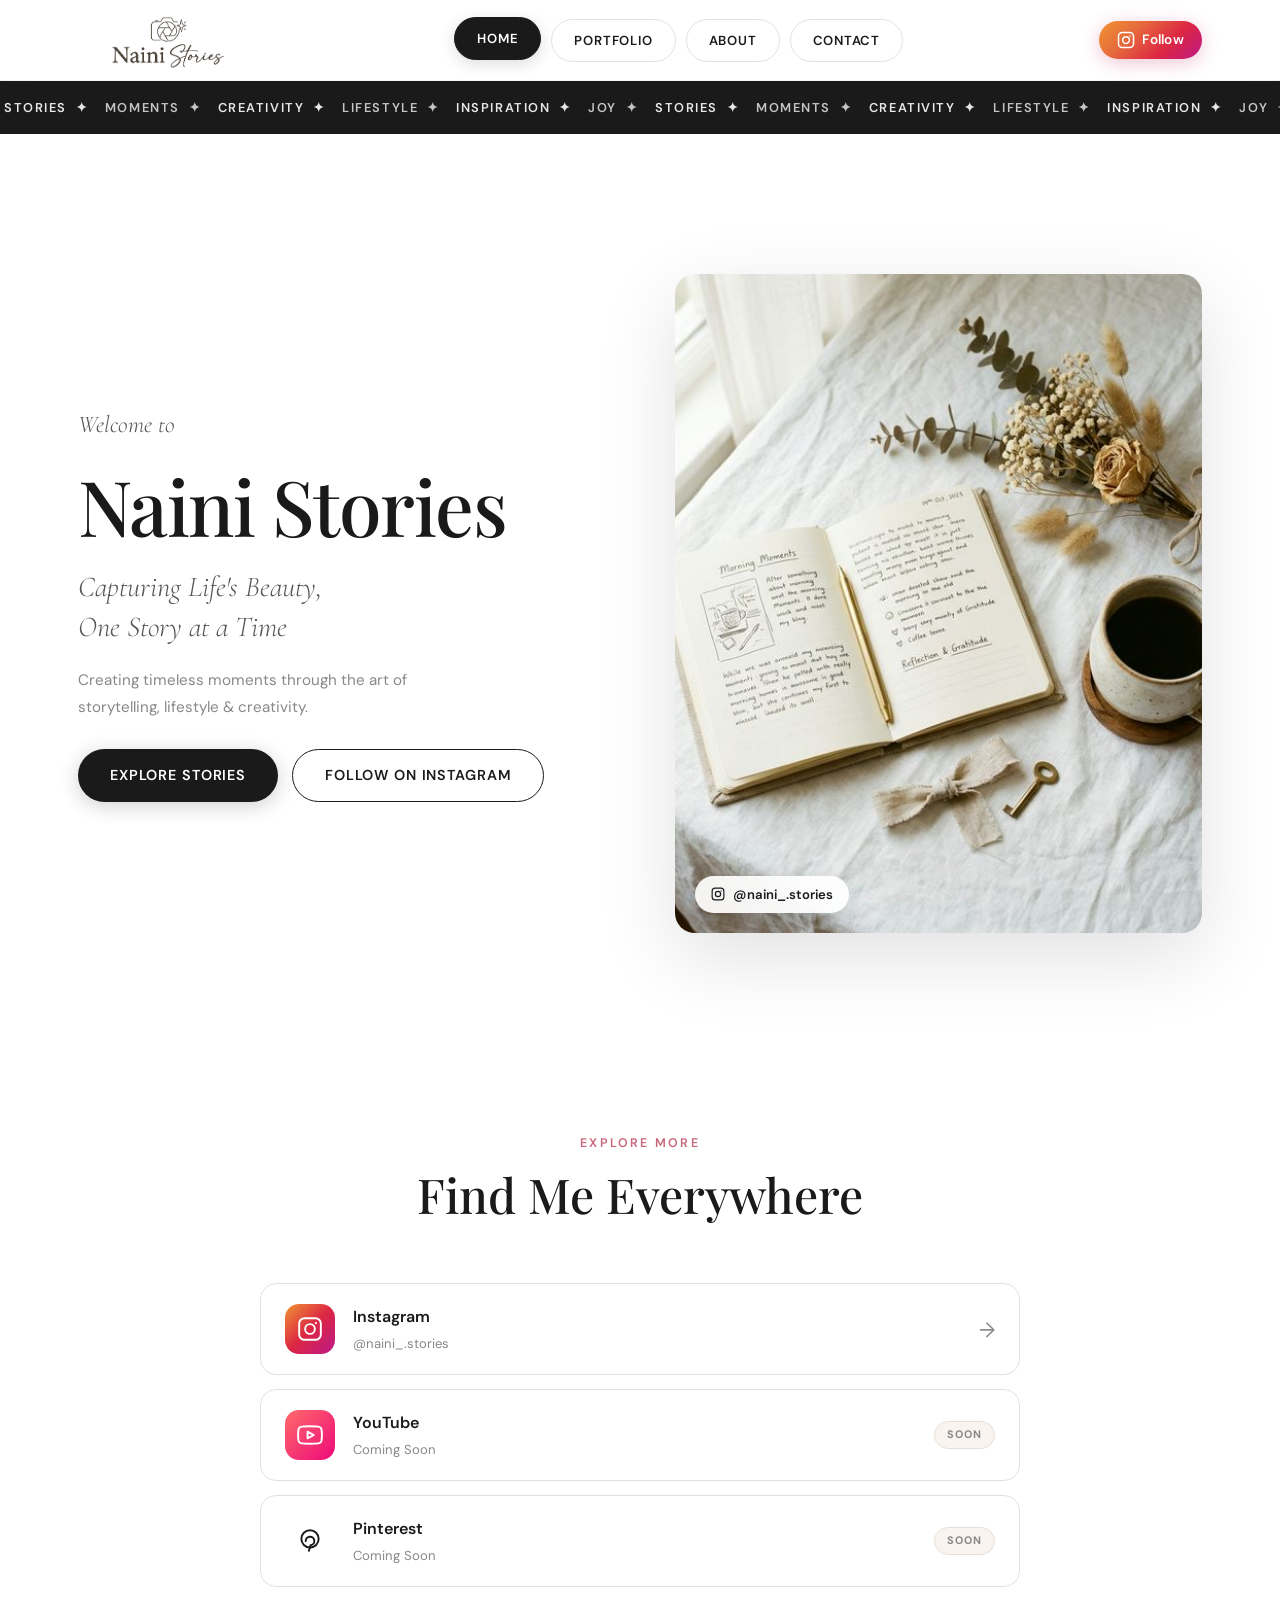
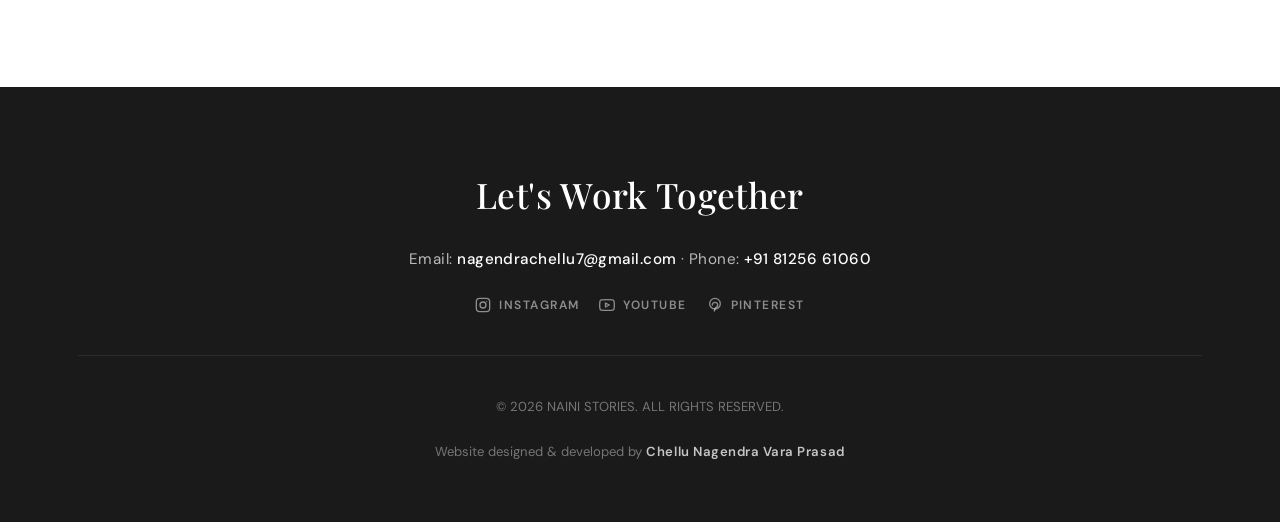
==== index.html @ 04ef29c2 "Initial commit: Professional portfolio setup" ====
<!DOCTYPE html>
<html lang="en">

<head>
  <meta charset="UTF-8" />
  <meta name="viewport" content="width=device-width, initial-scale=1.0" />
  <meta name="description"
    content="Naini Stories – Sharing Stories, Moments & Creativity. A lifestyle content creator bringing you beautiful moments, stories, and creative inspiration." />
  <meta name="keywords" content="Naini Stories, lifestyle, Instagram, creativity, stories, moments, content creator" />
  <meta property="og:title" content="Naini Stories" />
  <meta property="og:description" content="Sharing Stories, Moments & Creativity" />
  <meta property="og:image" content="hero.png" />
  <meta property="og:type" content="website" />
  <title>Naini Stories</title>

  <!-- Google Fonts: Playfair Display (serif) + DM Sans (sans) -->
  <link rel="preconnect" href="https://fonts.googleapis.com" />
  <link rel="preconnect" href="https://fonts.gstatic.com" crossorigin />
  <link
    href="https://fonts.googleapis.com/css2?family=Playfair+Display:ital,wght@0,400;0,500;0,600;0,700;1,400;1,500&family=DM+Sans:wght@300;400;500;600&family=Cormorant+Garamond:ital,wght@0,300;0,400;1,300;1,400&display=swap"
    rel="stylesheet" />

  <link rel="stylesheet" href="style.css" />
</head>

<body>

  <!-- ═══════════════════════════════════════════
       LOADER
  ══════════════════════════════════════════════ -->
  <div id="loader" role="status" aria-label="Loading Naini Stories">
    <div class="loader-inner">
      <img src="logo.png" alt="Naini Stories logo" class="loader-logo" />
      <div class="loader-bar">
        <div class="loader-progress"></div>
      </div>
    </div>
  </div>

  <!-- ═══════════════════════════════════════════
       NAVIGATION
  ══════════════════════════════════════════════ -->
  <header id="site-header" role="banner">
    <nav class="nav-wrap" aria-label="Main navigation">
      <!-- Logo -->
      <a href="index.html" class="nav-logo" id="nav-logo" aria-label="Naini Stories Home">
        <img src="logo.png" alt="Naini Stories logo" class="nav-logo-img" onerror="this.style.display='none'" />
      </a>

      <!-- Desktop nav links -->
      <ul class="nav-links" id="nav-links" role="list">
        <li><a href="index.html" class="nav-link active" id="nav-home">Home</a></li>
        <li><a href="portfolio.html" class="nav-link" id="nav-portfolio">Portfolio</a></li>
        <li><a href="about.html" class="nav-link" id="nav-about">About</a></li>
        <li><a href="contact.html" class="nav-link" id="nav-contact">Contact</a></li>
      </ul>

      <!-- Right actions -->
      <div class="nav-actions">
        <a href="https://www.instagram.com/naini_.stories?igsh=b200Y3k2dm5yeWFx" target="_blank"
          rel="noopener noreferrer" class="nav-instagram" id="nav-instagram-btn" aria-label="Follow on Instagram">
          <svg width="18" height="18" viewBox="0 0 24 24" fill="none" stroke="currentColor" stroke-width="2"
            stroke-linecap="round" stroke-linejoin="round" aria-hidden="true">
            <rect x="2" y="2" width="20" height="20" rx="5" ry="5" />
            <circle cx="12" cy="12" r="4.5" />
            <circle cx="17.5" cy="6.5" r="1" fill="currentColor" stroke="none" />
          </svg>
          <span>Follow</span>
        </a>

        <!-- Hamburger -->
        <button class="hamburger" id="hamburger" aria-label="Toggle menu" aria-expanded="false"
          aria-controls="mobile-menu">
          <span class="ham-line"></span>
          <span class="ham-line"></span>
          <span class="ham-line"></span>
        </button>
      </div>
    </nav>

    <!-- Mobile Menu -->
    <div class="mobile-menu" id="mobile-menu" role="dialog" aria-label="Mobile navigation">
      <ul role="list">
        <li><a href="index.html" class="mob-link" id="mob-home">Home</a></li>
        <li><a href="portfolio.html" class="mob-link" id="mob-portfolio">Portfolio</a></li>
        <li><a href="about.html" class="mob-link" id="mob-about">About</a></li>
        <li><a href="contact.html" class="mob-link" id="mob-contact">Contact</a></li>
      </ul>
      <a href="https://www.instagram.com/naini_.stories?igsh=b200Y3k2dm5yeWFx" target="_blank" rel="noopener noreferrer"
        class="mob-instagram" id="mob-instagram-btn">Follow on Instagram</a>
    </div>
  </header>

  <!-- ═══════════════════════════════════════════
       MARQUEE STRIP
  ══════════════════════════════════════════════ -->
  <div class="marquee-strip" aria-hidden="true">
    <div class="marquee-track">
      <span>Stories &nbsp;✦&nbsp;</span>
      <span>Moments &nbsp;✦&nbsp;</span>
      <span>Creativity &nbsp;✦&nbsp;</span>
      <span>Lifestyle &nbsp;✦&nbsp;</span>
      <span>Inspiration &nbsp;✦&nbsp;</span>
      <span>Joy &nbsp;✦&nbsp;</span>
      <span>Stories &nbsp;✦&nbsp;</span>
      <span>Moments &nbsp;✦&nbsp;</span>
      <span>Creativity &nbsp;✦&nbsp;</span>
      <span>Lifestyle &nbsp;✦&nbsp;</span>
      <span>Inspiration &nbsp;✦&nbsp;</span>
      <span>Joy &nbsp;✦&nbsp;</span>
    </div>
  </div>

  <!-- ═══════════════════════════════════════════
       HERO SECTION
  ══════════════════════════════════════════════ -->
  <section id="home" class="hero" aria-label="Hero section">
    <div class="hero-text reveal">
      <p class="hero-eyebrow">Welcome to</p>
      <h1 class="hero-title">Naini Stories</h1>
      <p class="hero-subtitle">Capturing Life's Beauty,<br />One Story at a Time</p>
      <p class="hero-desc">Creating timeless moments through the art of storytelling, lifestyle &amp; creativity.</p>
      <div class="hero-ctas">
        <a href="portfolio.html" class="btn btn-dark" id="hero-explore-btn">Explore Stories</a>
        <a href="https://www.instagram.com/naini_.stories?igsh=b200Y3k2dm5yeWFx" target="_blank"
          rel="noopener noreferrer" class="btn btn-outline" id="hero-instagram-btn">Follow on Instagram</a>
      </div>
    </div>

    <div class="hero-image-wrap reveal delay-1">
      <div class="hero-image-frame">
        <img src="image0.png" alt="Naini Stories – lifestyle photography" class="hero-img" id="hero-main-img"
          loading="eager"
          onerror="this.src='https://images.unsplash.com/photo-1519741347686-c1e331fcb54a?w=900&q=85&auto=format&fit=crop';this.onerror=null;" />
        <div class="hero-image-badge">
          <svg width="14" height="14" viewBox="0 0 24 24" fill="none" stroke="currentColor" stroke-width="2"
            stroke-linecap="round" stroke-linejoin="round" aria-hidden="true">
            <rect x="2" y="2" width="20" height="20" rx="5" ry="5" />
            <circle cx="12" cy="12" r="4.5" />
            <circle cx="17.5" cy="6.5" r="1" fill="currentColor" stroke="none" />
          </svg>
          @naini_.stories
        </div>
      </div>
    </div>
  </section>

  <!-- ═══════════════════════════════════════════
       LINKS SECTION
  ══════════════════════════════════════════════ -->
  <section class="section links-section" aria-labelledby="links-heading">
    <div class="section-header reveal">
      <p class="section-eyebrow">Explore More</p>
      <h2 class="section-title" id="links-heading">Find Me Everywhere</h2>
    </div>

    <div class="links-grid reveal delay-1">

      <a href="https://www.instagram.com/naini_.stories?igsh=b200Y3k2dm5yeWFx" target="_blank" rel="noopener noreferrer"
        class="link-card link-card--instagram" id="link-instagram">
        <div class="link-card-icon">
          <svg width="26" height="26" viewBox="0 0 24 24" fill="none" stroke="currentColor" stroke-width="1.8"
            stroke-linecap="round" stroke-linejoin="round" aria-hidden="true">
            <rect x="2" y="2" width="20" height="20" rx="5" ry="5" />
            <circle cx="12" cy="12" r="4.5" />
            <circle cx="17.5" cy="6.5" r="1" fill="currentColor" stroke="none" />
          </svg>
        </div>
        <div class="link-card-text">
          <strong>Instagram</strong>
          <span>@naini_.stories</span>
        </div>
        <span class="link-card-arrow">→</span>
      </a>

      <a href="#" class="link-card link-card--youtube" id="link-youtube">
        <div class="link-card-icon">
          <svg width="26" height="26" viewBox="0 0 24 24" fill="none" stroke="currentColor" stroke-width="1.8"
            stroke-linecap="round" stroke-linejoin="round" aria-hidden="true">
            <path
              d="M22.54 6.42a2.78 2.78 0 0 0-1.95-1.96C18.88 4 12 4 12 4s-6.88 0-8.59.46A2.78 2.78 0 0 0 1.46 6.42 29 29 0 0 0 1 12a29 29 0 0 0 .46 5.58 2.78 2.78 0 0 0 1.95 1.96C5.12 20 12 20 12 20s6.88 0 8.59-.46a2.78 2.78 0 0 0 1.95-1.96A29 29 0 0 0 23 12a29 29 0 0 0-.46-5.58z" />
            <polygon points="9.75 15.02 15.5 12 9.75 8.98 9.75 15.02" />
          </svg>
        </div>
        <div class="link-card-text">
          <strong>YouTube</strong>
          <span>Coming Soon</span>
        </div>
        <span class="link-card-badge">Soon</span>
      </a>

      <a href="#" class="link-card link-card--pinterest" id="link-pinterest">
        <div class="link-card-icon">
          <svg width="26" height="26" viewBox="0 0 24 24" fill="none" stroke="currentColor" stroke-width="1.8"
            stroke-linecap="round" stroke-linejoin="round" aria-hidden="true">
            <path d="M8 12a4 4 0 1 1 4.5 3.97L11 21" />
            <circle cx="12" cy="10" r="8" />
          </svg>
        </div>
        <div class="link-card-text">
          <strong>Pinterest</strong>
          <span>Coming Soon</span>
        </div>
        <span class="link-card-badge">Soon</span>
      </a>

    </div>
  </section>

  <!-- ═══════════════════════════════════════════
       FOOTER
  ══════════════════════════════════════════════ -->
  <footer class="site-footer" id="footer" role="contentinfo">
    <div class="footer-inner">
      <!-- Heading -->
      <h2 class="footer-heading">Let's Work Together</h2>

      <!-- Contact info -->
      <p class="footer-contact-info">
        Email: <a href="mailto:nagendrachellu7@gmail.com">nagendrachellu7@gmail.com</a>
        <span class="footer-dot">·</span>
        Phone: <a href="tel:+918125661060">+91 81256 61060</a>
      </p>

      <!-- Social icons row -->
      <div class="footer-socials">
        <a href="https://www.instagram.com/naini_.stories?igsh=b200Y3k2dm5yeWFx" target="_blank"
          rel="noopener noreferrer" class="footer-social-link" id="footer-instagram" aria-label="Instagram">
          <svg width="16" height="16" viewBox="0 0 24 24" fill="none" stroke="currentColor" stroke-width="2"
            stroke-linecap="round" stroke-linejoin="round" aria-hidden="true">
            <rect x="2" y="2" width="20" height="20" rx="5" ry="5" />
            <circle cx="12" cy="12" r="4.5" />
            <circle cx="17.5" cy="6.5" r="1" fill="currentColor" stroke="none" />
          </svg>
          <span>INSTAGRAM</span>
        </a>
        <a href="#" class="footer-social-link" id="footer-youtube" aria-label="YouTube">
          <svg width="16" height="16" viewBox="0 0 24 24" fill="none" stroke="currentColor" stroke-width="2"
            stroke-linecap="round" stroke-linejoin="round" aria-hidden="true">
            <path
              d="M22.54 6.42a2.78 2.78 0 0 0-1.95-1.96C18.88 4 12 4 12 4s-6.88 0-8.59.46A2.78 2.78 0 0 0 1.46 6.42 29 29 0 0 0 1 12a29 29 0 0 0 .46 5.58 2.78 2.78 0 0 0 1.95 1.96C5.12 20 12 20 12 20s6.88 0 8.59-.46a2.78 2.78 0 0 0 1.95-1.96A29 29 0 0 0 23 12a29 29 0 0 0-.46-5.58z" />
            <polygon points="9.75 15.02 15.5 12 9.75 8.98 9.75 15.02" />
          </svg>
          <span>YOUTUBE</span>
        </a>
        <a href="#" class="footer-social-link" id="footer-pinterest" aria-label="Pinterest">
          <svg width="16" height="16" viewBox="0 0 24 24" fill="none" stroke="currentColor" stroke-width="2"
            stroke-linecap="round" stroke-linejoin="round" aria-hidden="true">
            <path d="M8 12a4 4 0 1 1 4.5 3.97L11 21" />
            <circle cx="12" cy="10" r="8" />
          </svg>
          <span>PINTEREST</span>
        </a>
      </div>

      <div class="footer-divider" role="separator"></div>

      <!-- Copyright -->
      <p class="footer-copy">© 2026 NAINI STORIES. ALL RIGHTS RESERVED.</p>

      <!-- Credit -->
      <p class="footer-credit">
        Website designed &amp; developed by <strong>Chellu Nagendra Vara Prasad</strong>
      </p>
    </div>
  </footer>

  <!-- Back to top -->
  <button class="back-to-top" id="back-to-top" aria-label="Back to top" title="Back to top">↑</button>

  <script src="script.js"></script>
</body>

</html>
---- style.css ----
/* ============================================================
   NAINI STORIES – style.css
   Design: Clean, Elegant, Serif Typography, Professional
   ============================================================ */

/* ── RESET ──────────────────────────────────────────────────── */
*, *::before, *::after { box-sizing: border-box; margin: 0; padding: 0; }
html { scroll-behavior: smooth; font-size: 16px; }
body {
  font-family: 'DM Sans', sans-serif;
  background: #fff;
  color: #1a1a1a;
  overflow-x: hidden;
  line-height: 1.6;
}
a { text-decoration: none; color: inherit; }
img { display: block; max-width: 100%; height: auto; }
button { font-family: inherit; cursor: pointer; border: none; background: none; }
ul { list-style: none; }

/* ── SCROLLBAR ──────────────────────────────────────────────── */
::-webkit-scrollbar { width: 5px; }
::-webkit-scrollbar-track { background: #f9f4f0; }
::-webkit-scrollbar-thumb { background: #d4b8a8; border-radius: 99px; }

/* ── DESIGN TOKENS ──────────────────────────────────────────── */
:root {
  --sand:       #f9f4ef;
  --sand-dark:  #f0e8e0;
  --rose:       #c8667a;
  --rose-dark:  #a84f63;
  --rose-lt:    #f5dfe4;
  --gold:       #b8956a;
  --text:       #1a1a1a;
  --text-2:     #555;
  --text-3:     #888;
  --border:     #e8e0d8;
  --white:      #ffffff;

  --font-serif: 'Playfair Display', Georgia, serif;
  --font-italic:'Cormorant Garamond', Georgia, serif;
  --font-sans:  'DM Sans', sans-serif;

  --ease: cubic-bezier(0.25, 0.46, 0.45, 0.94);
  --ease-back: cubic-bezier(0.34, 1.56, 0.64, 1);
  --tr: 0.35s var(--ease);
}

/* ── LOADER ─────────────────────────────────────────────────── */
#loader {
  position: fixed;
  inset: 0;
  z-index: 9999;
  background: #fff;
  display: flex;
  align-items: center;
  justify-content: center;
  transition: opacity 0.7s var(--ease), visibility 0.7s;
}
#loader.hidden { opacity: 0; visibility: hidden; pointer-events: none; }

.loader-inner {
  display: flex;
  flex-direction: column;
  align-items: center;
  gap: 14px;
}

.loader-logo {
  width: 280px;
  height: 100px;
  object-fit: contain;
  object-position: center;
}
@keyframes loaderSpin { to { transform: rotate(360deg); } }

.loader-name {
  font-family: var(--font-serif);
  font-size: 1.4rem;
  font-weight: 600;
  color: var(--text);
  letter-spacing: 0.04em;
  opacity: 0;
  animation: fadeUp 0.6s 0.3s var(--ease) forwards;
}
@keyframes fadeUp { from { opacity:0; transform:translateY(10px); } to { opacity:1; transform:none; } }

.loader-bar {
  width: 120px;
  height: 2px;
  background: var(--border);
  border-radius: 99px;
  overflow: hidden;
}
.loader-progress {
  height: 100%;
  background: linear-gradient(to right, var(--rose), var(--gold));
  border-radius: 99px;
  animation: loadBar 1.1s 0.2s var(--ease) forwards;
}
@keyframes loadBar { from { width: 0; } to { width: 100%; } }

/* ── HEADER / NAV ───────────────────────────────────────────── */
#site-header {
  position: fixed;
  top: 0; left: 0; right: 0;
  z-index: 100;
  background: rgba(255,255,255,0.92);
  backdrop-filter: blur(14px);
  -webkit-backdrop-filter: blur(14px);
  border-bottom: 1px solid transparent;
  transition: border-color 0.3s, box-shadow 0.3s;
}
#site-header.scrolled {
  border-bottom-color: var(--border);
  box-shadow: 0 2px 24px rgba(0,0,0,0.06);
}

.nav-wrap {
  max-width: 1180px;
  margin: 0 auto;
  padding: 0 28px;
  height: 80px;
  display: flex;
  align-items: center;
  gap: 32px;
}

/* Logo */
.nav-logo {
  display: flex;
  align-items: center;
  gap: 10px;
  flex-shrink: 0;
}
.nav-logo-img {
  width: 180px;
  height: 56px;
  object-fit: contain;
  object-position: center;
}
.nav-logo-text {
  display: none; /* logo image already includes the brand name */
}

/* Desktop links */
.nav-links {
  display: flex;
  align-items: center;
  gap: 10px;
  flex: 1;
  justify-content: center;
}
.nav-link {
  font-size: 0.82rem;
  font-weight: 600;
  color: var(--text);
  padding: 10px 22px;
  border-radius: 99px;
  letter-spacing: 0.06em;
  text-transform: uppercase;
  transition: var(--tr), transform 0.25s var(--ease-back), box-shadow 0.3s;
  border: 1.5px solid var(--border);
  background: var(--white);
  display: inline-flex;
  align-items: center;
  justify-content: center;
}
.nav-link:hover, .nav-link.active {
  background: var(--text);
  color: var(--white);
  border-color: var(--text);
  transform: translateY(-2px);
  box-shadow: 0 4px 15px rgba(26,26,26,0.15);
}

/* Nav actions */
.nav-actions {
  display: flex;
  align-items: center;
  gap: 12px;
  flex-shrink: 0;
}

.nav-instagram {
  display: flex;
  align-items: center;
  gap: 7px;
  font-size: 0.85rem;
  font-weight: 600;
  color: var(--white);
  background: linear-gradient(135deg, #f09433, #e6683c, #dc2743, #bc1888);
  padding: 8px 18px;
  border-radius: 99px;
  transition: var(--tr), transform 0.25s var(--ease-back);
  box-shadow: 0 4px 18px rgba(200,50,100,0.28);
  letter-spacing: 0.02em;
}
.nav-instagram:hover { transform: translateY(-2px); box-shadow: 0 8px 28px rgba(200,50,100,0.38); }

/* Hamburger */
.hamburger {
  display: none;
  flex-direction: column;
  gap: 5px;
  padding: 6px;
  cursor: pointer;
}
.ham-line {
  display: block;
  width: 22px;
  height: 1.5px;
  background: var(--text);
  border-radius: 99px;
  transition: var(--tr);
  transform-origin: center;
}
.hamburger.open .ham-line:nth-child(1) { transform: translateY(6.5px) rotate(45deg); }
.hamburger.open .ham-line:nth-child(2) { opacity: 0; transform: scaleX(0); }
.hamburger.open .ham-line:nth-child(3) { transform: translateY(-6.5px) rotate(-45deg); }

/* Mobile Menu */
.mobile-menu {
  position: fixed;
  top: 80px; left: 0; right: 0; bottom: 0;
  background: rgba(255,255,255,0.98);
  backdrop-filter: blur(20px);
  -webkit-backdrop-filter: blur(20px);
  z-index: 99;
  display: flex;
  flex-direction: column;
  align-items: center;
  justify-content: center;
  gap: 12px;
  /* Hidden by default — properly invisible, non-interactive, off-screen */
  opacity: 0;
  visibility: hidden;
  pointer-events: none;
  transform: translateY(-20px);
  transition: opacity 0.38s var(--ease), visibility 0.38s, transform 0.38s var(--ease);
}
.mobile-menu.open {
  opacity: 1;
  visibility: visible;
  pointer-events: auto;
  transform: translateY(0);
}

.mob-link {
  font-family: var(--font-sans);
  font-size: 1.1rem;
  font-weight: 600;
  color: var(--text);
  letter-spacing: 0.05em;
  text-transform: uppercase;
  transition: var(--tr), transform 0.25s var(--ease-back), box-shadow 0.3s;
  padding: 14px 40px;
  border-radius: 99px;
  border: 1.5px solid var(--border);
  background: var(--white);
  display: inline-flex;
  min-width: 200px;
  align-items: center;
  justify-content: center;
}
.mob-link:hover {
  background: var(--text);
  color: var(--white);
  border-color: var(--text);
  transform: translateY(-2px);
  box-shadow: 0 4px 15px rgba(26,26,26,0.15);
}

.mob-instagram {
  margin-top: 24px;
  font-size: 0.9rem;
  font-weight: 600;
  color: var(--white);
  background: linear-gradient(135deg, #f09433, #dc2743, #bc1888);
  padding: 12px 32px;
  border-radius: 99px;
  letter-spacing: 0.05em;
  text-transform: uppercase;
  transition: var(--tr);
}

/* ── BUTTONS ────────────────────────────────────────────────── */
.btn {
  display: inline-flex;
  align-items: center;
  gap: 8px;
  font-family: var(--font-sans);
  font-size: 0.9rem;
  font-weight: 600;
  letter-spacing: 0.06em;
  text-transform: uppercase;
  padding: 14px 32px;
  border-radius: 99px;
  cursor: pointer;
  transition: var(--tr), transform 0.25s var(--ease-back), box-shadow 0.3s;
  white-space: nowrap;
}
.btn:hover { transform: translateY(-3px); }
.btn:active { transform: translateY(-1px) scale(0.98); }

.btn-dark {
  background: var(--text);
  color: var(--white);
  box-shadow: 0 4px 20px rgba(26,26,26,0.2);
}
.btn-dark:hover { background: #333; box-shadow: 0 10px 32px rgba(26,26,26,0.28); }

.btn-outline {
  background: transparent;
  color: var(--text);
  border: 1.5px solid var(--text);
}
.btn-outline:hover { background: var(--text); color: #fff; }

/* ── REVEAL ANIMATION ───────────────────────────────────────── */
.reveal {
  opacity: 0;
  transform: translateY(32px);
  transition: opacity 0.8s var(--ease), transform 0.8s var(--ease);
}
.reveal.visible { opacity: 1; transform: none; }
.delay-1 { transition-delay: 0.15s !important; }
.delay-2 { transition-delay: 0.30s !important; }
.delay-3 { transition-delay: 0.45s !important; }

/* ── SECTION SHARED ─────────────────────────────────────────── */
.section { padding: 100px 28px; max-width: 1180px; margin: 0 auto; }

.section-header { text-align: center; margin-bottom: 60px; }

.section-eyebrow {
  font-size: 0.78rem;
  font-weight: 600;
  letter-spacing: 0.18em;
  text-transform: uppercase;
  color: var(--rose);
  margin-bottom: 12px;
}

.section-title {
  font-family: var(--font-serif);
  font-size: clamp(2rem, 4vw, 3rem);
  font-weight: 500;
  color: var(--text);
  line-height: 1.2;
  margin-bottom: 16px;
}

.section-desc {
  font-size: 1rem;
  color: var(--text-2);
  max-width: 520px;
  margin: 0 auto;
  line-height: 1.7;
}

/* ── HERO ───────────────────────────────────────────────────── */
.hero {
  min-height: 100vh;
  padding: 120px 28px 80px;
  max-width: 1180px;
  margin: 0 auto;
  display: grid;
  grid-template-columns: 1fr 1fr;
  align-items: center;
  gap: 70px;
}

.hero-text { display: flex; flex-direction: column; gap: 20px; }

.hero-eyebrow {
  font-family: var(--font-italic);
  font-style: italic;
  font-size: 1.5rem;
  color: var(--text-2);
  font-weight: 300;
}

.hero-title {
  font-family: var(--font-serif);
  font-size: clamp(3rem, 6vw, 5.5rem);
  font-weight: 500;
  line-height: 1.08;
  color: var(--text);
  letter-spacing: -0.02em;
}

.hero-subtitle {
  font-family: var(--font-italic);
  font-style: italic;
  font-size: clamp(1.2rem, 2.5vw, 1.8rem);
  color: var(--text-2);
  font-weight: 300;
  line-height: 1.4;
}

.hero-desc {
  font-size: 0.95rem;
  color: var(--text-3);
  line-height: 1.75;
  max-width: 380px;
}

.hero-ctas {
  display: flex;
  flex-wrap: wrap;
  gap: 14px;
  margin-top: 8px;
}

/* Hero Image */
.hero-image-wrap {
  position: relative;
}

.hero-image-frame {
  position: relative;
  border-radius: 20px;
  overflow: hidden;
  box-shadow: 0 24px 80px rgba(0,0,0,0.12);
  aspect-ratio: 4/5;
}

.hero-img {
  width: 100%;
  height: 100%;
  object-fit: cover;
  object-position: center;
  background: var(--sand-dark);
  transition: transform 0.7s var(--ease);
}
.hero-image-frame:hover .hero-img { transform: scale(1.03); }

.hero-image-badge {
  position: absolute;
  bottom: 20px;
  left: 20px;
  background: rgba(255,255,255,0.92);
  backdrop-filter: blur(12px);
  border-radius: 99px;
  padding: 8px 16px;
  display: flex;
  align-items: center;
  gap: 8px;
  font-size: 0.82rem;
  font-weight: 600;
  color: var(--text);
  box-shadow: 0 4px 16px rgba(0,0,0,0.1);
}

/* Floating card */
.hero-float-card {
  position: absolute;
  top: -20px;
  right: -30px;
  background: var(--white);
  border-radius: 16px;
  padding: 16px 20px;
  display: flex;
  align-items: center;
  gap: 12px;
  box-shadow: 0 8px 36px rgba(0,0,0,0.10);
  animation: floatBob 4s ease-in-out infinite;
}
@keyframes floatBob {
  0%, 100% { transform: translateY(0); }
  50%       { transform: translateY(-8px); }
}
.float-card-emoji { font-size: 1.8rem; }
.float-card-title { font-weight: 600; font-size: 0.9rem; color: var(--text); }
.float-card-sub   { font-size: 0.75rem; color: var(--text-3); margin-top: 2px; }

/* ── MARQUEE STRIP ──────────────────────────────────────────── */
.marquee-strip {
  background: var(--text);
  overflow: hidden;
  padding: 14px 0;
  white-space: nowrap;
  margin-top: 80px;
}
.marquee-track {
  display: inline-block;
  animation: marqueeScroll 22s linear infinite;
}
.marquee-track span {
  display: inline-block;
  font-size: 0.8rem;
  font-weight: 600;
  letter-spacing: 0.12em;
  text-transform: uppercase;
  color: rgba(255,255,255,0.75);
  padding: 0 4px;
}
.marquee-track span:nth-child(odd)  { color: rgba(255,255,255,0.9); }
@keyframes marqueeScroll { from { transform: translateX(0); } to { transform: translateX(-50%); } }

/* ── PORTFOLIO ──────────────────────────────────────────────── */
.portfolio-section { padding-bottom: 80px; }

.portfolio-grid {
  display: grid;
  grid-template-columns: repeat(3, 1fr);
  grid-template-rows: auto auto;
  gap: 20px;
}

.portfolio-item { border-radius: 18px; overflow: hidden; }
.portfolio-large {
  grid-column: 1;
  grid-row: 1 / 3;
  aspect-ratio: 3/4;
}

.portfolio-img-wrap {
  position: relative;
  overflow: hidden;
  width: 100%;
  height: 100%;
  background: var(--sand-dark);
  display: flex;
  align-items: center;
  justify-content: center;
}

/* Non-large portfolio items get a square aspect ratio */
.portfolio-item:not(.portfolio-large) .portfolio-img-wrap {
  aspect-ratio: 1/1;
}

.portfolio-item img {
  width: 100%;
  height: 100%;
  object-fit: cover;
  object-position: center;
  transition: transform 0.6s var(--ease);
}
.portfolio-item:hover img { transform: scale(1.06); }

.portfolio-overlay {
  position: absolute;
  inset: 0;
  background: linear-gradient(to top, rgba(0,0,0,0.60) 0%, transparent 55%);
  opacity: 0;
  transition: opacity 0.4s var(--ease);
  display: flex;
  flex-direction: column;
  justify-content: flex-end;
  padding: 22px;
  z-index: 2;
}
.portfolio-item:hover .portfolio-overlay { opacity: 1; }

.portfolio-caption {
  font-family: var(--font-serif);
  font-size: 1.1rem;
  font-weight: 500;
  color: #fff;
}
.portfolio-tag {
  font-size: 0.72rem;
  font-weight: 600;
  letter-spacing: 0.12em;
  text-transform: uppercase;
  color: rgba(255,255,255,0.7);
  margin-top: 4px;
}

.portfolio-cta {
  text-align: center;
  margin-top: 52px;
}

/* ── ABOUT ──────────────────────────────────────────────────── */
.about-section {
  background: var(--sand);
  max-width: 100%;
  padding: 100px 28px;
}

.about-section > .about-inner,
.about-section {
  display: grid;
}

.about-section {
  display: grid;
  grid-template-columns: 1fr;
}

/* Use inner wrapper */
.about-section {
  --about-pad: 28px;
}

/* The content is split into 2 cols via flexbox on the section itself */
.about-section {
  display: flex;
  gap: 80px;
  align-items: center;
  max-width: 1180px;
  margin: 0 auto;
}

.about-image-col {
  flex: 1;
  display: flex;
  flex-direction: column;
  gap: 20px;
}

.about-img-frame {
  border-radius: 20px;
  overflow: hidden;
  aspect-ratio: 3/4;
  box-shadow: 0 20px 60px rgba(0,0,0,0.10);
}
.about-img { width: 100%; height: 100%; object-fit: cover; object-position: center; background: var(--sand-dark); }

.about-stats {
  display: grid;
  grid-template-columns: 1fr 1fr;
  gap: 14px;
}

.stat-card {
  background: var(--white);
  border-radius: 14px;
  padding: 18px 20px;
  display: flex;
  flex-direction: column;
  gap: 4px;
  box-shadow: 0 4px 20px rgba(0,0,0,0.06);
}
.stat-num {
  font-family: var(--font-serif);
  font-size: 2rem;
  font-weight: 600;
  color: var(--text);
}
.stat-label {
  font-size: 0.78rem;
  color: var(--text-3);
  font-weight: 500;
  letter-spacing: 0.05em;
}

.about-text-col {
  flex: 1.2;
  display: flex;
  flex-direction: column;
  gap: 20px;
}

.about-lead {
  font-family: var(--font-italic);
  font-style: italic;
  font-size: 1.35rem;
  color: var(--text-2);
  line-height: 1.6;
  font-weight: 300;
}

.about-body {
  font-size: 0.97rem;
  color: var(--text-2);
  line-height: 1.8;
}

.about-values {
  display: flex;
  flex-direction: column;
  gap: 16px;
  margin: 4px 0;
}

.about-values li {
  display: flex;
  align-items: flex-start;
  gap: 14px;
}

.value-icon {
  font-size: 1.4rem;
  flex-shrink: 0;
  margin-top: 2px;
}

.about-values strong {
  display: block;
  font-size: 0.9rem;
  font-weight: 600;
  color: var(--text);
  margin-bottom: 2px;
}
.about-values p {
  font-size: 0.84rem;
  color: var(--text-3);
  line-height: 1.5;
}

/* ── LINKS SECTION ──────────────────────────────────────────── */
.links-section {
  background: var(--white);
  padding: 100px 28px;
  max-width: 100%;
}

.links-section .section-header,
.links-section .links-grid {
  max-width: 760px;
  margin-left: auto;
  margin-right: auto;
}

.links-grid {
  display: flex;
  flex-direction: column;
  gap: 14px;
}

.link-card {
  display: flex;
  align-items: center;
  gap: 18px;
  padding: 20px 24px;
  border-radius: 16px;
  border: 1.5px solid var(--border);
  background: var(--white);
  transition: var(--tr), transform 0.3s var(--ease-back), box-shadow 0.3s;
  cursor: pointer;
}
.link-card:hover {
  transform: translateX(8px);
  box-shadow: 0 8px 36px rgba(0,0,0,0.08);
  border-color: var(--rose-lt);
}

.link-card-icon {
  width: 50px; height: 50px;
  border-radius: 14px;
  display: flex; align-items: center; justify-content: center;
  flex-shrink: 0;
  transition: transform 0.3s var(--ease-back);
}
.link-card:hover .link-card-icon { transform: scale(1.1) rotate(-5deg); }

.link-card--instagram .link-card-icon { background: linear-gradient(135deg, #f09433, #dc2743, #bc1888); color:#fff; }
.link-card--youtube   .link-card-icon { background: linear-gradient(135deg, #ff6b6b, #ee0979); color:#fff; }
.link-card--blog      .link-card-icon { background: linear-gradient(135deg, #a8edea, #84fab0); color:#2a6a55; }
.link-card--collab    .link-card-icon { background: linear-gradient(135deg, #fccb90, #d57eeb); color:#5a2a6a; }
.link-card--shop      .link-card-icon { background: linear-gradient(135deg, #fbc2eb, #a18cd1); color:#fff; }

.link-card-text {
  flex: 1;
  display: flex;
  flex-direction: column;
  gap: 3px;
}
.link-card-text strong {
  font-size: 1rem;
  font-weight: 600;
  color: var(--text);
}
.link-card-text span {
  font-size: 0.82rem;
  color: var(--text-3);
}

.link-card-arrow {
  font-size: 1.3rem;
  color: var(--text-3);
  transition: transform 0.3s var(--ease-back), color 0.3s;
}
.link-card:hover .link-card-arrow { transform: translateX(4px); color: var(--rose); }

.link-card-badge {
  font-size: 0.68rem;
  font-weight: 700;
  letter-spacing: 0.1em;
  text-transform: uppercase;
  color: var(--text-3);
  background: var(--sand);
  border: 1px solid var(--border);
  border-radius: 99px;
  padding: 4px 12px;
  white-space: nowrap;
}

/* ── CONTACT ────────────────────────────────────────────────── */
.contact-section {
  max-width: 100%;
  padding: 100px 28px;
  background: var(--sand);
}

.contact-inner {
  max-width: 1180px;
  margin: 0 auto;
  display: grid;
  grid-template-columns: 1.1fr 0.9fr;
  gap: 80px;
  align-items: center;
}

.contact-desc {
  font-size: 0.97rem;
  color: var(--text-2);
  line-height: 1.75;
  margin-bottom: 8px;
}

.contact-cards {
  display: flex;
  flex-direction: column;
  gap: 14px;
  margin-top: 16px;
}

.contact-card {
  display: flex;
  align-items: center;
  gap: 16px;
  padding: 18px 22px;
  border-radius: 14px;
  background: var(--white);
  border: 1.5px solid var(--border);
  transition: var(--tr), transform 0.3s var(--ease-back), box-shadow 0.3s;
}
.contact-card:hover {
  transform: translateX(6px);
  box-shadow: 0 8px 30px rgba(0,0,0,0.07);
  border-color: var(--rose-lt);
}

.contact-icon {
  width: 48px; height: 48px;
  border-radius: 12px;
  display: flex; align-items: center; justify-content: center;
  flex-shrink: 0;
  transition: transform 0.3s var(--ease-back);
}
.contact-card:hover .contact-icon { transform: scale(1.08) rotate(-5deg); }

.email-icon     { background: linear-gradient(135deg, #f093fb, #f5576c); color:#fff; }
.phone-icon     { background: linear-gradient(135deg, #4facfe, #00f2fe); color:#fff; }
.instagram-icon { background: linear-gradient(135deg, #f09433, #dc2743, #bc1888); color:#fff; }

.contact-info { flex: 1; display: flex; flex-direction: column; gap: 3px; min-width: 0; }
.contact-label {
  font-size: 0.72rem;
  font-weight: 700;
  letter-spacing: 0.12em;
  text-transform: uppercase;
  color: var(--text-3);
}
.contact-value {
  font-size: 0.9rem;
  font-weight: 500;
  color: var(--text);
  overflow: hidden;
  text-overflow: ellipsis;
  white-space: nowrap;
}

.contact-arrow {
  font-size: 1.2rem;
  color: var(--text-3);
  transition: transform 0.3s var(--ease-back), color 0.3s;
  flex-shrink: 0;
}
.contact-card:hover .contact-arrow { transform: translate(3px,-3px); color: var(--rose); }

/* Contact quote card */
.contact-quote-card {
  position: relative;
  background: var(--white);
  border-radius: 24px;
  padding: 48px 40px;
  overflow: hidden;
  box-shadow: 0 12px 50px rgba(0,0,0,0.08);
}
.quote-mark {
  font-family: var(--font-serif);
  font-size: 8rem;
  color: var(--rose-lt);
  line-height: 0.7;
  display: block;
  margin-bottom: 16px;
}
.quote-text {
  font-family: var(--font-italic);
  font-style: italic;
  font-size: 1.35rem;
  color: var(--text);
  line-height: 1.65;
  font-weight: 300;
  position: relative;
  z-index: 1;
}
.quote-author {
  font-size: 0.85rem;
  font-weight: 600;
  color: var(--rose);
  margin-top: 20px;
  letter-spacing: 0.05em;
  position: relative;
  z-index: 1;
}
.quote-bg-img {
  position: absolute;
  bottom: -40px;
  right: -40px;
  width: 180px;
  height: 180px;
  object-fit: cover;
  border-radius: 50%;
  opacity: 0.08;
  z-index: 0;
}

/* ── FOOTER ─────────────────────────────────────────────────── */
.site-footer {
  background: var(--text);
  color: rgba(255,255,255,0.7);
}

.footer-inner {
  max-width: 1180px;
  margin: 0 auto;
  padding: 80px 28px 60px;
  display: flex;
  flex-direction: column;
  align-items: center;
  text-align: center;
  gap: 24px;
}

.footer-heading {
  font-family: var(--font-serif);
  font-size: 2.2rem;
  font-weight: 500;
  color: #fff;
  letter-spacing: 0.01em;
}

.footer-contact-info {
  font-size: 0.95rem;
  color: rgba(255,255,255,0.7);
  letter-spacing: 0.03em;
}

.footer-contact-info a {
  color: #fff;
  font-weight: 500;
  transition: color 0.3s;
}

.footer-contact-info a:hover {
  color: var(--rose);
}

.footer-socials {
  display: flex;
  align-items: center;
  justify-content: center;
  gap: 20px;
  flex-wrap: wrap;
}

.footer-social-link {
  display: flex;
  align-items: center;
  gap: 8px;
  font-size: 0.75rem;
  font-weight: 600;
  letter-spacing: 0.12em;
  color: rgba(255,255,255,0.5);
  transition: color 0.3s;
}

.footer-social-link:hover {
  color: #fff;
}

.footer-top {
  display: flex;
  align-items: center;
  justify-content: space-between;
  flex-wrap: wrap;
  gap: 24px;
}

.footer-brand {
  display: flex;
  align-items: center;
  gap: 10px;
}
.footer-logo { width: 32px; filter: brightness(10); opacity: 0.85; }
.footer-name {
  font-family: var(--font-serif);
  font-size: 1.1rem;
  font-weight: 600;
  color: #fff;
}
/* Wide logo in footer — invert to show on dark background */
.footer-brand .loader-logo {
  width: 160px;
  height: 52px;
  object-fit: contain;
  filter: invert(1) brightness(2);
  opacity: 0.85;
}
.footer-brand .footer-name { display: none; }

.footer-nav { display: flex; gap: 6px; flex-wrap: wrap; }
.footer-link {
  font-size: 0.82rem;
  font-weight: 500;
  letter-spacing: 0.08em;
  text-transform: uppercase;
  color: rgba(255,255,255,0.55);
  padding: 8px 14px;
  border-radius: 99px;
  transition: color 0.3s, background 0.3s;
}
.footer-link:hover { color: #fff; background: rgba(255,255,255,0.08); }

.footer-instagram {
  width: 44px; height: 44px;
  border-radius: 99px;
  background: rgba(255,255,255,0.08);
  display: flex; align-items: center; justify-content: center;
  color: rgba(255,255,255,0.7);
  transition: var(--tr);
  border: 1px solid rgba(255,255,255,0.12);
}
.footer-instagram:hover {
  color: #fff;
  background: linear-gradient(135deg, #f09433, #dc2743, #bc1888);
  border-color: transparent;
  transform: translateY(-2px);
}

.footer-divider {
  width: 100%;
  height: 1px;
  background: rgba(255,255,255,0.08);
  margin: 16px 0;
}

.footer-bottom {
  display: flex;
  align-items: center;
  justify-content: space-between;
  flex-wrap: wrap;
  gap: 10px;
}

.footer-copy { font-size: 0.82rem; color: rgba(255,255,255,0.4); }
.footer-credit { font-size: 0.82rem; color: rgba(255,255,255,0.4); }
.footer-credit strong { color: rgba(255,255,255,0.75); font-weight: 600; letter-spacing: 0.04em; }

/* ── BACK TO TOP ────────────────────────────────────────────── */
.back-to-top {
  position: fixed;
  bottom: 28px;
  right: 28px;
  z-index: 90;
  width: 46px;
  height: 46px;
  border-radius: 99px;
  background: var(--text);
  color: #fff;
  font-size: 1.2rem;
  display: flex;
  align-items: center;
  justify-content: center;
  box-shadow: 0 4px 20px rgba(0,0,0,0.2);
  opacity: 0;
  transform: translateY(20px);
  transition: opacity 0.4s var(--ease), transform 0.4s var(--ease-back);
  pointer-events: none;
}
.back-to-top.visible {
  opacity: 1;
  transform: none;
  pointer-events: auto;
}
.back-to-top:hover { background: var(--rose); transform: translateY(-3px); box-shadow: 0 8px 28px rgba(200,100,122,0.35); }

/* ── FOCUS ──────────────────────────────────────────────────── */
:focus-visible { outline: 2px solid var(--rose); outline-offset: 3px; border-radius: 6px; }

/* ── CONTACT PAGE (MINIMAL CENTERING) ────────────────────────── */
.contact-page-section {
  padding: 160px 28px 100px;
  min-height: 85vh;
  display: flex;
  align-items: center;
  justify-content: center;
  background: var(--bg);
}

.contact-page-inner {
  max-width: 800px;
  width: 100%;
  text-align: center;
}

.contact-page-title {
  font-family: var(--font-serif);
  font-size: clamp(2.5rem, 6vw, 4rem);
  font-weight: 400;
  color: var(--text);
  margin: 15px 0 25px;
  line-height: 1.1;
}

.contact-page-desc {
  font-size: 1.1rem;
  color: var(--text-2);
  margin-bottom: 50px;
  max-width: 600px;
  margin-left: auto;
  margin-right: auto;
}

.contact-page-list {
  list-style: none;
  display: flex;
  flex-direction: column;
  gap: 20px;
  align-items: center;
}

.contact-page-list li {
  display: flex;
  align-items: center;
  gap: 12px;
  font-size: 1.05rem;
  color: var(--text);
}

.contact-page-icon {
  font-size: 1.2rem;
  color: var(--rose);
}

.contact-page-list a {
  color: var(--text);
  font-weight: 500;
  text-decoration: none;
  transition: color 0.3s;
}

.contact-page-list a:hover {
  color: var(--rose);
}

/* ═══════════════════════════════════════════════════════════════
   RESPONSIVE
══════════════════════════════════════════════════════════════ */

/* Tablet / 900px */
@media (max-width: 900px) {
  .hero {
    grid-template-columns: 1fr;
    min-height: auto;
    padding: 110px 28px 60px;
    gap: 50px;
  }
  .hero-image-wrap { order: -1; }
  .hero-image-frame { aspect-ratio: 16/10; max-height: 420px; }
  .hero-float-card { top: -16px; right: -10px; padding: 12px 16px; }
  .hero-desc { max-width: 100%; }

  .about-section {
    flex-direction: column;
    gap: 50px;
  }
  .about-image-col { flex: none; width: 100%; }
  .about-img-frame { aspect-ratio: 16/9; }

  .contact-inner {
    grid-template-columns: 1fr;
    gap: 50px;
  }

  .portfolio-grid {
    grid-template-columns: 1fr 1fr;
    grid-template-rows: auto;
  }
  .portfolio-large { grid-column: 1 / 3; grid-row: auto; }
}

/* Mobile / 640px */
@media (max-width: 640px) {
  .nav-links { display: none; }
  .nav-instagram { display: none; }
  .hamburger { display: flex; }
  .nav-logo-img { width: 140px; height: 44px; }

  .hero-ctas { flex-direction: column; }
  .hero-ctas .btn { width: 100%; justify-content: center; }

  .hero-float-card { display: none; }

  .portfolio-grid { grid-template-columns: 1fr; }
  .portfolio-large { grid-column: auto; }

  .footer-top { flex-direction: column; align-items: flex-start; }
  .footer-bottom { flex-direction: column; gap: 6px; }

  .contact-quote-card { padding: 36px 28px; }
  .quote-text { font-size: 1.15rem; }

  .section { padding: 70px 20px; }

  .about-stats { grid-template-columns: 1fr 1fr; }

  .contact-card { padding: 14px 16px; }
  .contact-value { font-size: 0.82rem; white-space: normal; word-break: break-all; }
}

/* Very small / 380px */
@media (max-width: 380px) {
  .hero-title { font-size: 2.8rem; }
  .nav-wrap { padding: 0 18px; }
}
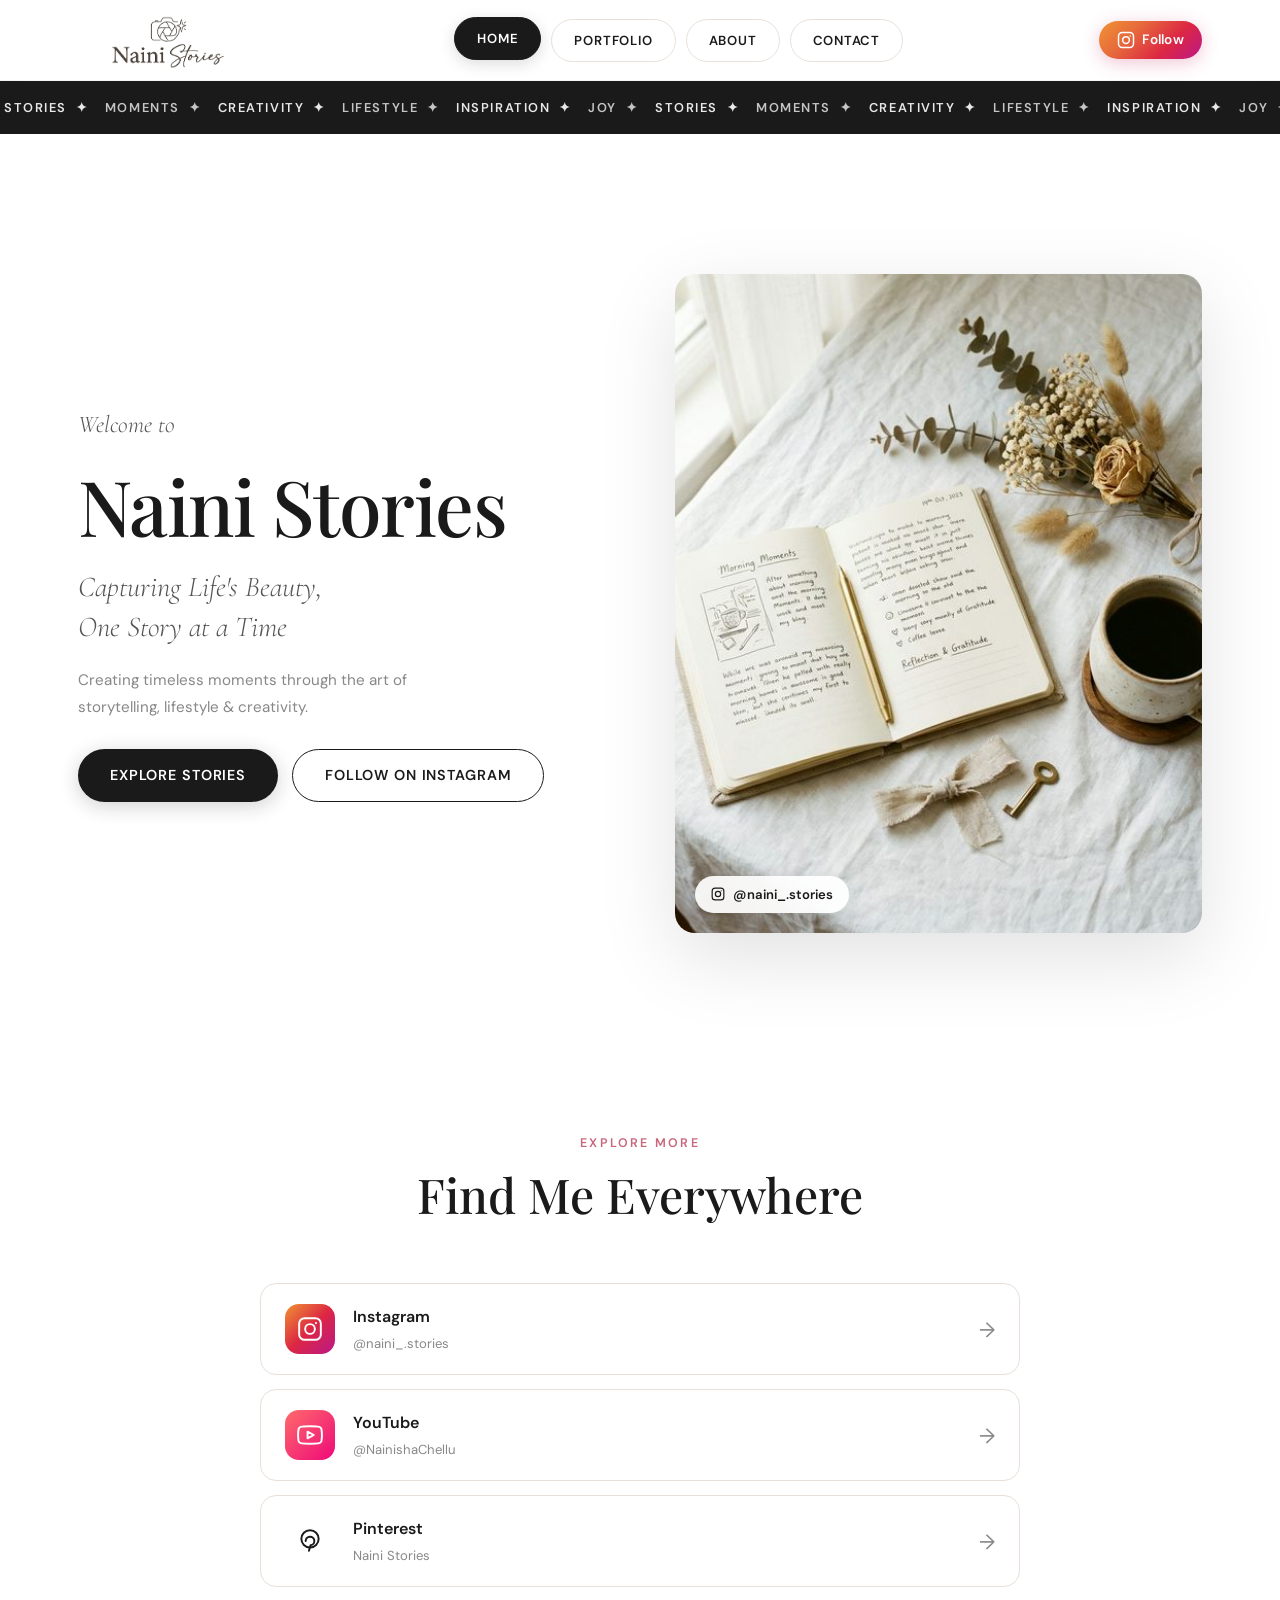
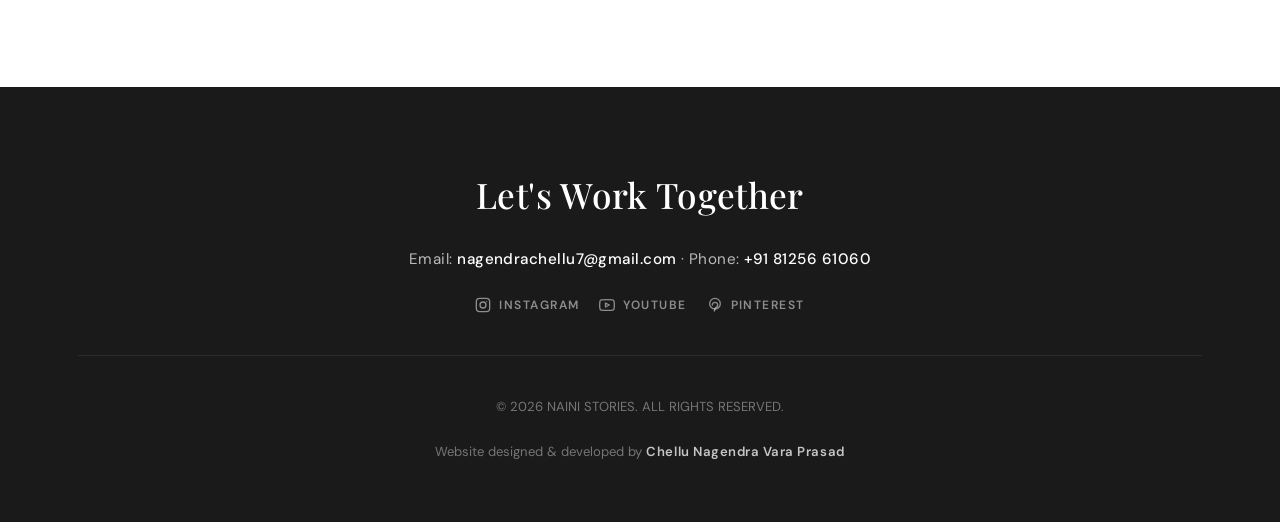
==== commit 825780d1: "Updated YouTube/Pinterest links, fixed social link cards, and optimized mobile menu alignment." ====
--- a/index.html
+++ b/index.html
@@ -173,7 +173,8 @@
         <span class="link-card-arrow">→</span>
       </a>
 
-      <a href="#" class="link-card link-card--youtube" id="link-youtube">
+      <a href="https://www.youtube.com/@NainishaChellu" target="_blank" rel="noopener noreferrer"
+        class="link-card link-card--youtube" id="link-youtube">
         <div class="link-card-icon">
           <svg width="26" height="26" viewBox="0 0 24 24" fill="none" stroke="currentColor" stroke-width="1.8"
             stroke-linecap="round" stroke-linejoin="round" aria-hidden="true">
@@ -184,12 +185,13 @@
         </div>
         <div class="link-card-text">
           <strong>YouTube</strong>
-          <span>Coming Soon</span>
-        </div>
-        <span class="link-card-badge">Soon</span>
-      </a>
-
-      <a href="#" class="link-card link-card--pinterest" id="link-pinterest">
+          <span>@NainishaChellu</span>
+        </div>
+        <span class="link-card-arrow">→</span>
+      </a>
+
+      <a href="https://pin.it/2Hyz7u1Kk" target="_blank" rel="noopener noreferrer"
+        class="link-card link-card--pinterest" id="link-pinterest">
         <div class="link-card-icon">
           <svg width="26" height="26" viewBox="0 0 24 24" fill="none" stroke="currentColor" stroke-width="1.8"
             stroke-linecap="round" stroke-linejoin="round" aria-hidden="true">
@@ -199,9 +201,9 @@
         </div>
         <div class="link-card-text">
           <strong>Pinterest</strong>
-          <span>Coming Soon</span>
-        </div>
-        <span class="link-card-badge">Soon</span>
+          <span>Naini Stories</span>
+        </div>
+        <span class="link-card-arrow">→</span>
       </a>
 
     </div>
@@ -234,7 +236,8 @@
           </svg>
           <span>INSTAGRAM</span>
         </a>
-        <a href="#" class="footer-social-link" id="footer-youtube" aria-label="YouTube">
+        <a href="https://www.youtube.com/@NainishaChellu" target="_blank" rel="noopener noreferrer"
+          class="footer-social-link" id="footer-youtube" aria-label="YouTube">
           <svg width="16" height="16" viewBox="0 0 24 24" fill="none" stroke="currentColor" stroke-width="2"
             stroke-linecap="round" stroke-linejoin="round" aria-hidden="true">
             <path
@@ -243,7 +246,8 @@
           </svg>
           <span>YOUTUBE</span>
         </a>
-        <a href="#" class="footer-social-link" id="footer-pinterest" aria-label="Pinterest">
+        <a href="https://pin.it/2Hyz7u1Kk" target="_blank" rel="noopener noreferrer" class="footer-social-link"
+          id="footer-pinterest" aria-label="Pinterest">
           <svg width="16" height="16" viewBox="0 0 24 24" fill="none" stroke="currentColor" stroke-width="2"
             stroke-linecap="round" stroke-linejoin="round" aria-hidden="true">
             <path d="M8 12a4 4 0 1 1 4.5 3.97L11 21" />
--- a/style.css
+++ b/style.css
@@ -202,22 +202,31 @@
 .hamburger {
   display: none;
   flex-direction: column;
+  justify-content: center;
+  align-items: center;
   gap: 5px;
-  padding: 6px;
+  width: 40px;
+  height: 40px;
   cursor: pointer;
-}
+  border-radius: 8px;
+  transition: background 0.2s;
+  /* Centering fix — remove default flex if needed */
+}
+
+.hamburger:hover { background: rgba(0,0,0,0.04); }
+
 .ham-line {
   display: block;
   width: 22px;
-  height: 1.5px;
+  height: 2px;
   background: var(--text);
   border-radius: 99px;
   transition: var(--tr);
   transform-origin: center;
 }
-.hamburger.open .ham-line:nth-child(1) { transform: translateY(6.5px) rotate(45deg); }
+.hamburger.open .ham-line:nth-child(1) { transform: translateY(7px) rotate(45deg); }
 .hamburger.open .ham-line:nth-child(2) { opacity: 0; transform: scaleX(0); }
-.hamburger.open .ham-line:nth-child(3) { transform: translateY(-6.5px) rotate(-45deg); }
+.hamburger.open .ham-line:nth-child(3) { transform: translateY(-7px) rotate(-45deg); }
 
 /* Mobile Menu */
 .mobile-menu {
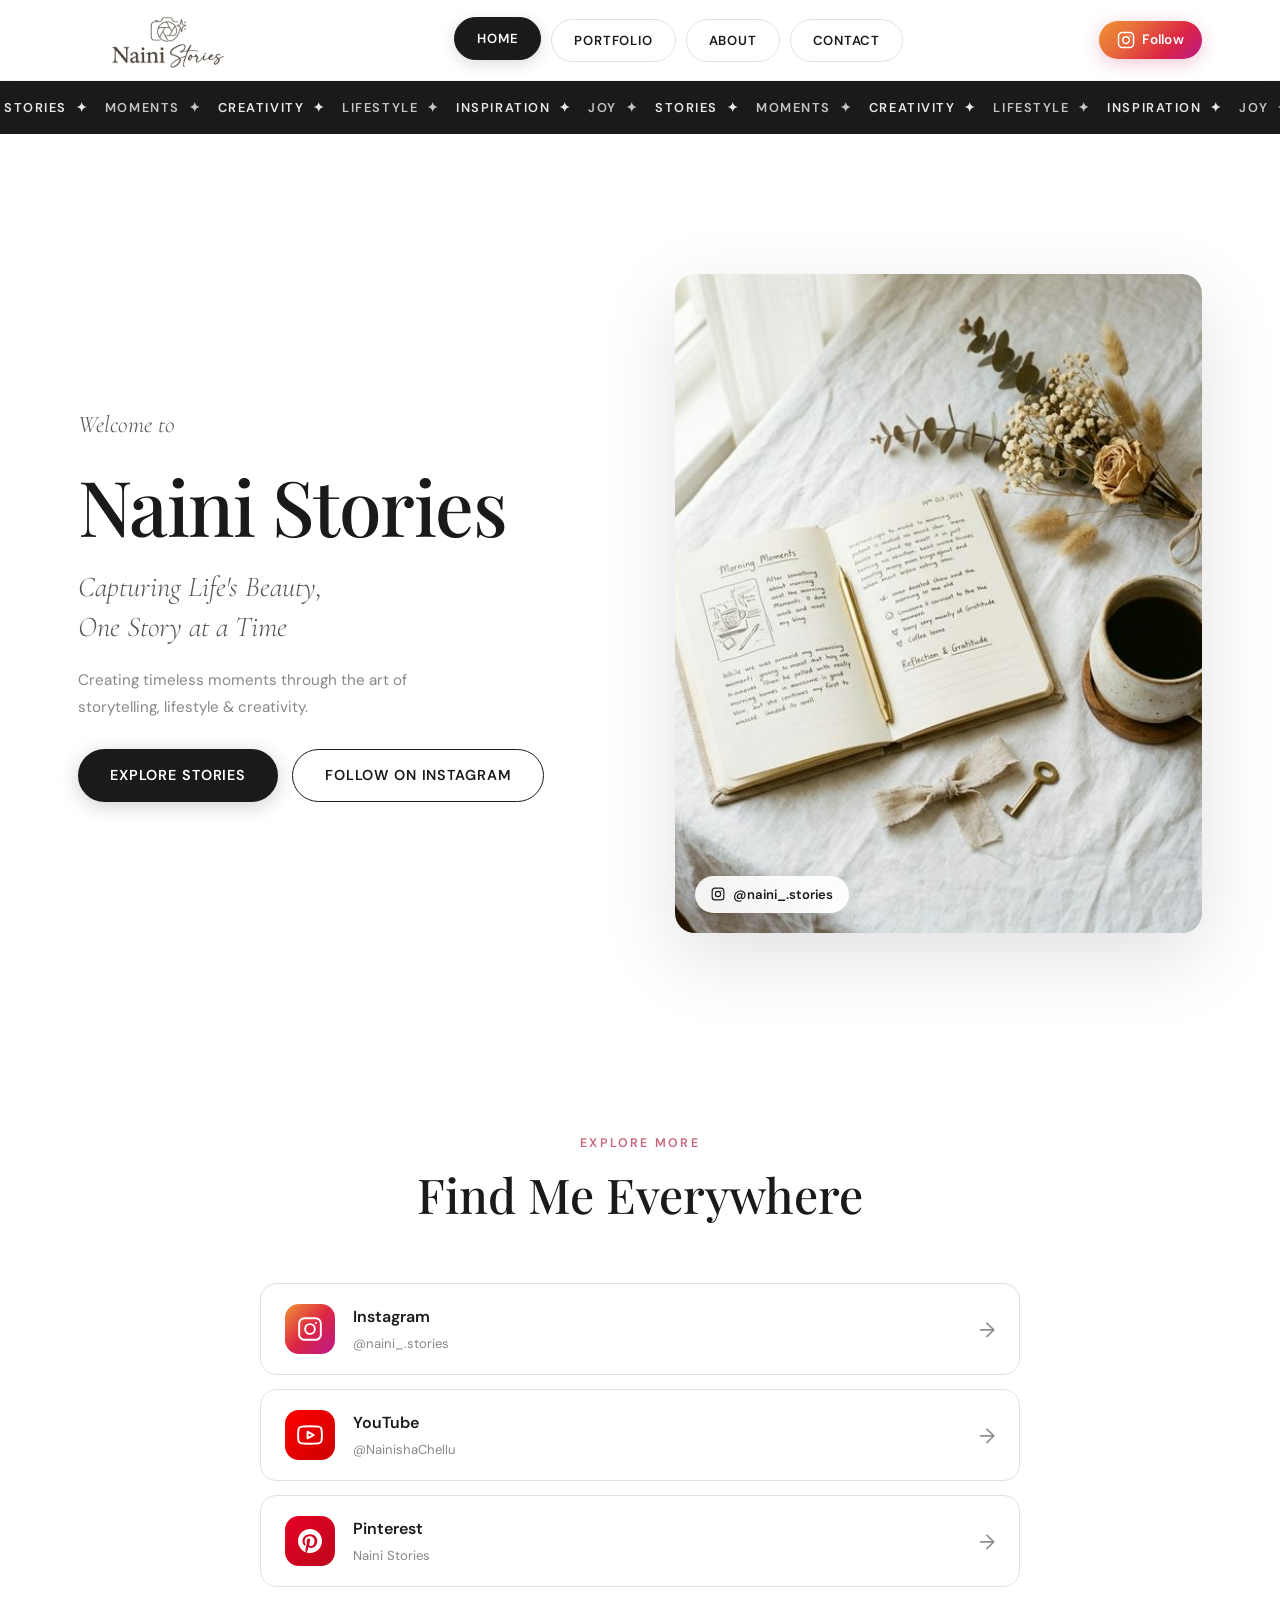
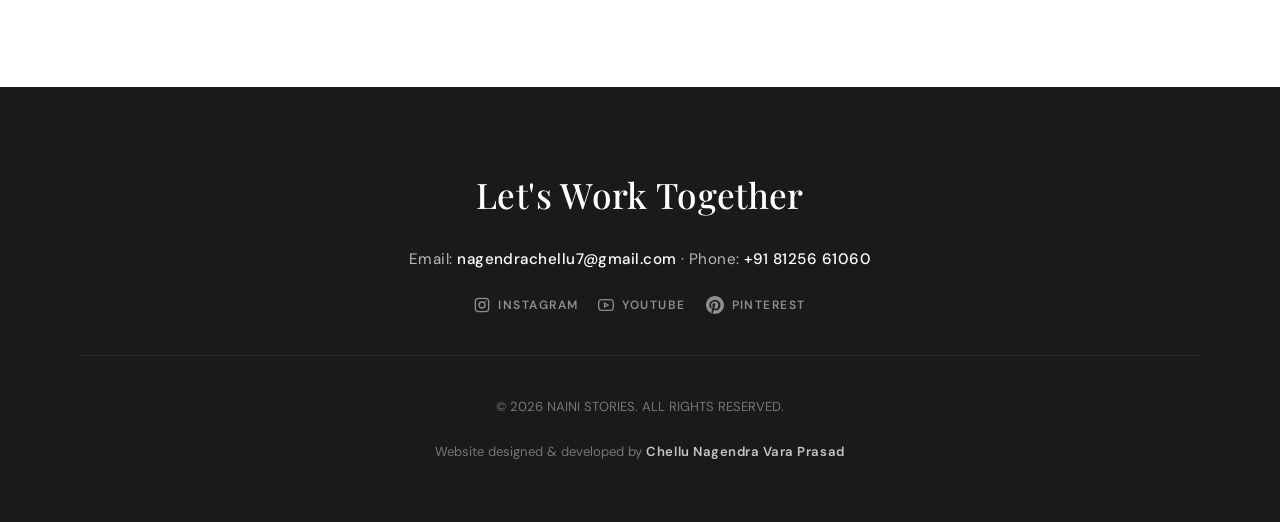
==== commit 0d487828: "Fix brand icons and styling for YouTube and Pinterest" ====
--- a/index.html
+++ b/index.html
@@ -193,10 +193,9 @@
       <a href="https://pin.it/2Hyz7u1Kk" target="_blank" rel="noopener noreferrer"
         class="link-card link-card--pinterest" id="link-pinterest">
         <div class="link-card-icon">
-          <svg width="26" height="26" viewBox="0 0 24 24" fill="none" stroke="currentColor" stroke-width="1.8"
-            stroke-linecap="round" stroke-linejoin="round" aria-hidden="true">
-            <path d="M8 12a4 4 0 1 1 4.5 3.97L11 21" />
-            <circle cx="12" cy="10" r="8" />
+          <svg width="24" height="24" viewBox="0 0 24 24" fill="currentColor" stroke="none" aria-hidden="true">
+            <path
+              d="M12 0C5.37 0 0 5.37 0 12c0 5.08 3.16 9.42 7.62 11.17-.1-.95-.19-2.4.04-3.43.21-.93 1.35-5.72 1.35-5.72s-.34-.69-.34-1.71c0-1.61.93-2.81 2.09-2.81 1.01 0 1.47.74 1.47 1.63 0 1.02-.64 2.53-.97 3.94-.27 1.14.57 2.07 1.69 2.07 2.03 0 3.59-2.14 3.59-5.23 0-2.73-1.96-4.64-4.76-4.64-3.24 0-5.14 2.43-5.14 4.94 0 .98.38 2.03.85 2.6.09.12.11.22.08.33l-.33 1.35c-.05.21-.17.25-.39.15-1.44-.67-2.34-2.78-2.34-4.47 0-3.64 2.65-6.98 7.63-6.98 4.01 0 7.12 2.85 7.12 6.66 0 3.98-2.51 7.18-5.99 7.18-1.17 0-2.27-.61-2.64-1.33 0 0-.58 2.2-.72 2.74-.26.97-.96 2.18-1.43 2.94C10.16 23.83 11.06 24 12 24c6.63 0 12-5.37 12-12S18.63 0 12 0z" />
           </svg>
         </div>
         <div class="link-card-text">
@@ -248,10 +247,9 @@
         </a>
         <a href="https://pin.it/2Hyz7u1Kk" target="_blank" rel="noopener noreferrer" class="footer-social-link"
           id="footer-pinterest" aria-label="Pinterest">
-          <svg width="16" height="16" viewBox="0 0 24 24" fill="none" stroke="currentColor" stroke-width="2"
-            stroke-linecap="round" stroke-linejoin="round" aria-hidden="true">
-            <path d="M8 12a4 4 0 1 1 4.5 3.97L11 21" />
-            <circle cx="12" cy="10" r="8" />
+          <svg width="18" height="18" viewBox="0 0 24 24" fill="currentColor" stroke="none" aria-hidden="true">
+            <path
+              d="M12 0C5.37 0 0 5.37 0 12c0 5.08 3.16 9.42 7.62 11.17-.1-.95-.19-2.4.04-3.43.21-.93 1.35-5.72 1.35-5.72s-.34-.69-.34-1.71c0-1.61.93-2.81 2.09-2.81 1.01 0 1.47.74 1.47 1.63 0 1.02-.64 2.53-.97 3.94-.27 1.14.57 2.07 1.69 2.07 2.03 0 3.59-2.14 3.59-5.23 0-2.73-1.96-4.64-4.76-4.64-3.24 0-5.14 2.43-5.14 4.94 0 .98.38 2.03.85 2.6.09.12.11.22.08.33l-.33 1.35c-.05.21-.17.25-.39.15-1.44-.67-2.34-2.78-2.34-4.47 0-3.64 2.65-6.98 7.63-6.98 4.01 0 7.12 2.85 7.12 6.66 0 3.98-2.51 7.18-5.99 7.18-1.17 0-2.27-.61-2.64-1.33 0 0-.58 2.2-.72 2.74-.26.97-.96 2.18-1.43 2.94C10.16 23.83 11.06 24 12 24c6.63 0 12-5.37 12-12S18.63 0 12 0z" />
           </svg>
           <span>PINTEREST</span>
         </a>
--- a/style.css
+++ b/style.css
@@ -117,12 +117,14 @@
 }
 
 .nav-wrap {
+  width: 100%;
   max-width: 1180px;
   margin: 0 auto;
   padding: 0 28px;
   height: 80px;
   display: flex;
   align-items: center;
+  justify-content: space-between;
   gap: 32px;
 }
 
@@ -205,12 +207,13 @@
   justify-content: center;
   align-items: center;
   gap: 5px;
-  width: 40px;
-  height: 40px;
+  width: 44px;
+  height: 44px;
+  padding: 0;
   cursor: pointer;
-  border-radius: 8px;
+  border-radius: 99px;
   transition: background 0.2s;
-  /* Centering fix — remove default flex if needed */
+  z-index: 101;
 }
 
 .hamburger:hover { background: rgba(0,0,0,0.04); }
@@ -233,20 +236,32 @@
   position: fixed;
   top: 80px; left: 0; right: 0; bottom: 0;
   background: rgba(255,255,255,0.98);
-  backdrop-filter: blur(20px);
-  -webkit-backdrop-filter: blur(20px);
+  backdrop-filter: blur(25px);
+  -webkit-backdrop-filter: blur(25px);
   z-index: 99;
   display: flex;
   flex-direction: column;
   align-items: center;
   justify-content: center;
-  gap: 12px;
-  /* Hidden by default — properly invisible, non-interactive, off-screen */
+  padding-bottom: 40px;
+  /* Hidden by default */
   opacity: 0;
   visibility: hidden;
   pointer-events: none;
   transform: translateY(-20px);
-  transition: opacity 0.38s var(--ease), visibility 0.38s, transform 0.38s var(--ease);
+  transition: opacity 0.4s var(--ease), visibility 0.4s, transform 0.4s var(--ease);
+}
+.mobile-menu ul {
+  display: flex;
+  flex-direction: column;
+  align-items: center;
+  gap: 16px;
+  width: 100%;
+}
+.mobile-menu li {
+  width: 100%;
+  display: flex;
+  justify-content: center;
 }
 .mobile-menu.open {
   opacity: 1;
@@ -759,7 +774,8 @@
 .link-card:hover .link-card-icon { transform: scale(1.1) rotate(-5deg); }
 
 .link-card--instagram .link-card-icon { background: linear-gradient(135deg, #f09433, #dc2743, #bc1888); color:#fff; }
-.link-card--youtube   .link-card-icon { background: linear-gradient(135deg, #ff6b6b, #ee0979); color:#fff; }
+.link-card--youtube   .link-card-icon { background: linear-gradient(135deg, #FF0000, #CC0000); color:#fff; }
+.link-card--pinterest .link-card-icon { background: linear-gradient(135deg, #E60023, #BD081C); color:#fff; }
 .link-card--blog      .link-card-icon { background: linear-gradient(135deg, #a8edea, #84fab0); color:#2a6a55; }
 .link-card--collab    .link-card-icon { background: linear-gradient(135deg, #fccb90, #d57eeb); color:#5a2a6a; }
 .link-card--shop      .link-card-icon { background: linear-gradient(135deg, #fbc2eb, #a18cd1); color:#fff; }
@@ -1025,6 +1041,10 @@
   opacity: 0.85;
 }
 .footer-brand .footer-name { display: none; }
+
+.footer-social-link#footer-instagram:hover { color: #E1306C; }
+.footer-social-link#footer-youtube:hover   { color: #FF0000; }
+.footer-social-link#footer-pinterest:hover { color: #E60023; }
 
 .footer-nav { display: flex; gap: 6px; flex-wrap: wrap; }
 .footer-link {
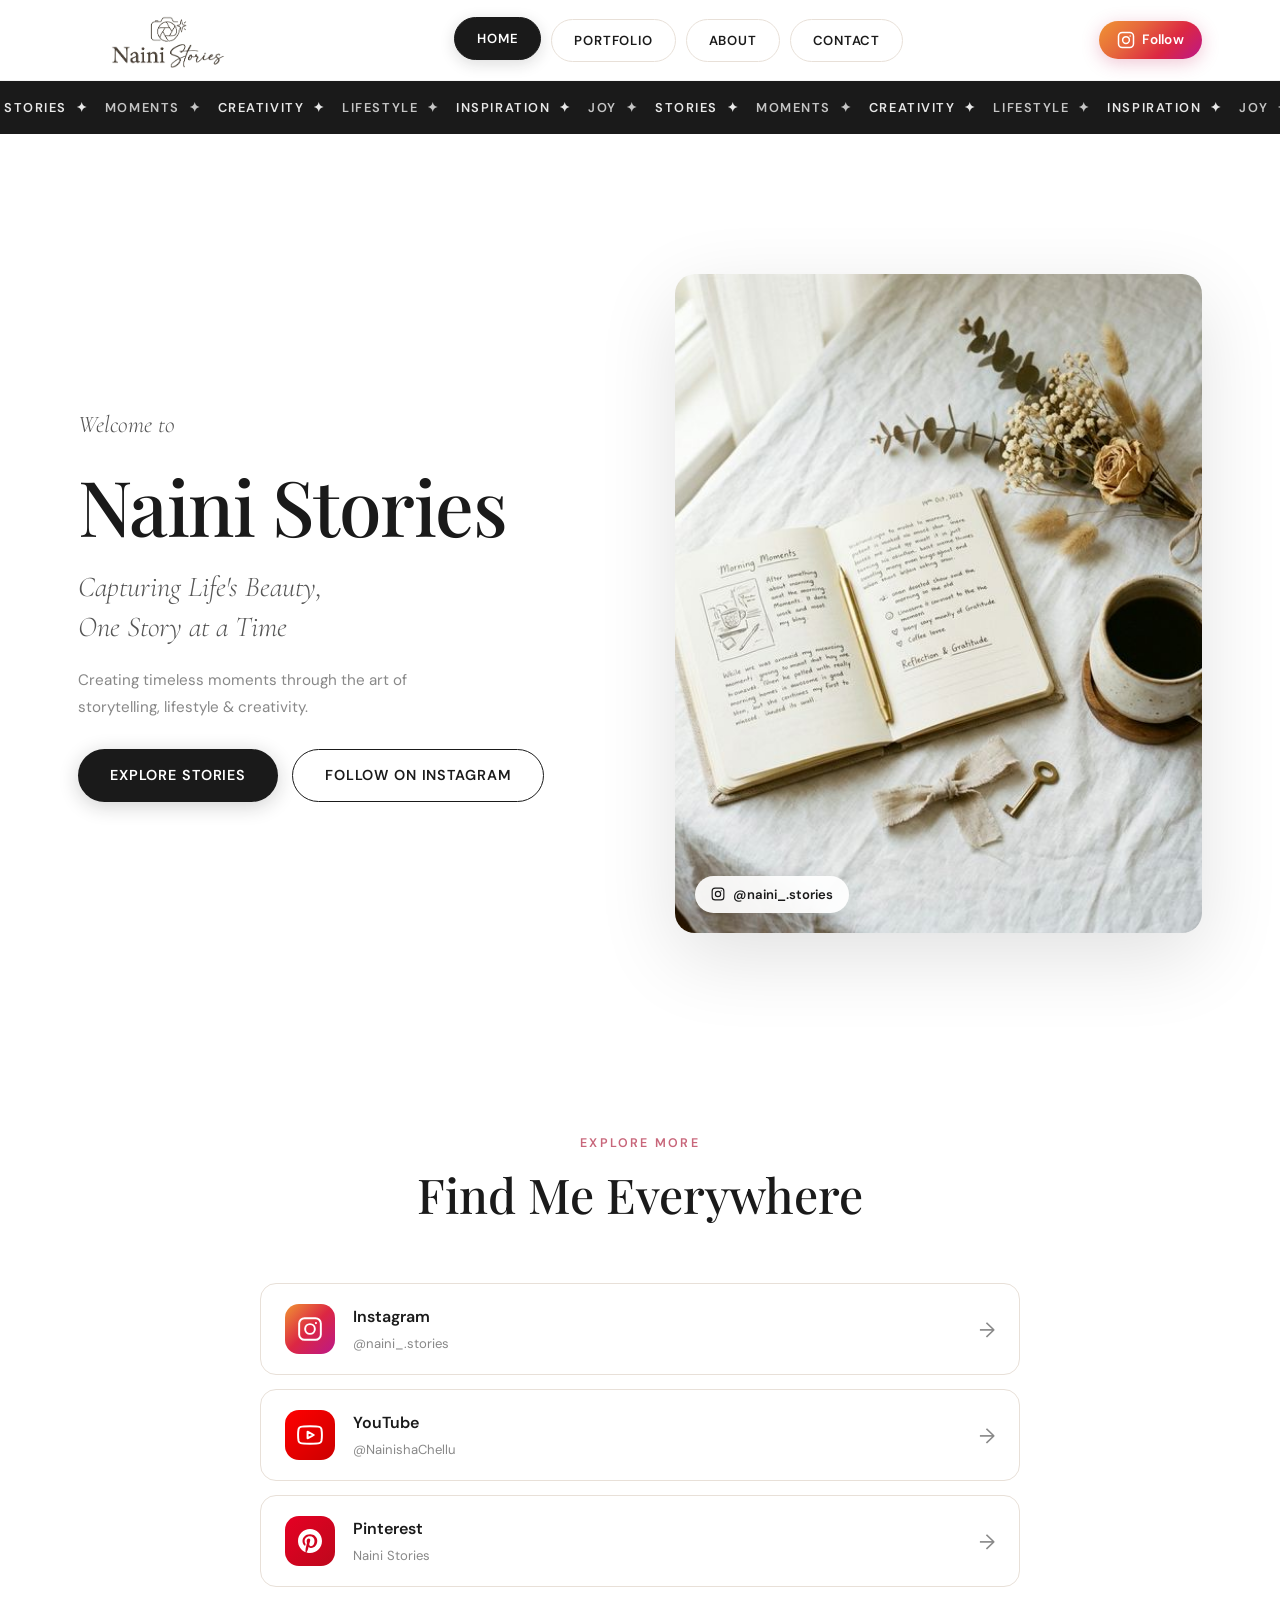
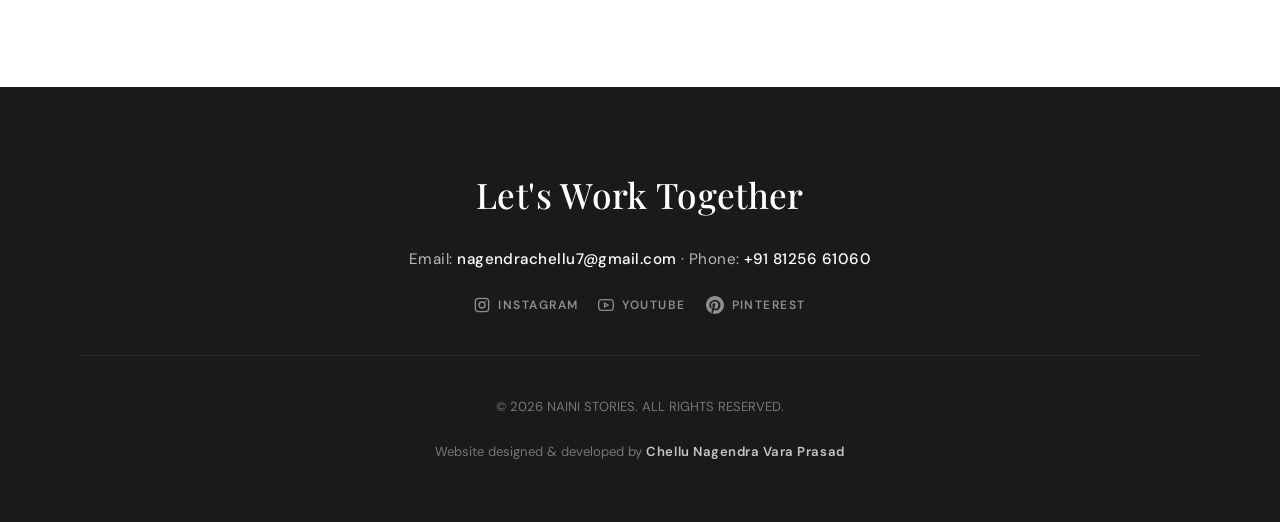
==== commit 602fa617: "Implement modern slide-out mobile menu from the right with backdrop" ====
--- a/index.html
+++ b/index.html
@@ -89,6 +89,7 @@
       <a href="https://www.instagram.com/naini_.stories?igsh=b200Y3k2dm5yeWFx" target="_blank" rel="noopener noreferrer"
         class="mob-instagram" id="mob-instagram-btn">Follow on Instagram</a>
     </div>
+    <div class="mobile-menu-overlay" id="mobile-menu-overlay"></div>
   </header>
 
   <!-- ═══════════════════════════════════════════
--- a/style.css
+++ b/style.css
@@ -234,22 +234,39 @@
 /* Mobile Menu */
 .mobile-menu {
   position: fixed;
-  top: 80px; left: 0; right: 0; bottom: 0;
+  top: 0; right: 0; bottom: 0;
+  width: 300px; /* Modern side drawer width */
+  max-width: 85%;
   background: rgba(255,255,255,0.98);
   backdrop-filter: blur(25px);
   -webkit-backdrop-filter: blur(25px);
-  z-index: 99;
+  z-index: 1000; /* Above everything */
   display: flex;
   flex-direction: column;
   align-items: center;
   justify-content: center;
-  padding-bottom: 40px;
-  /* Hidden by default */
+  padding: 100px 32px 60px;
+  box-shadow: -10px 0 40px rgba(0,0,0,0.15);
+  /* Side slide from right */
+  transform: translateX(100%);
+  visibility: hidden;
+  transition: transform 0.45s cubic-bezier(0.16, 1, 0.3, 1), visibility 0.45s;
+}
+
+/* Background overlay when menu is open */
+.mobile-menu-overlay {
+  position: fixed;
+  inset: 0;
+  background: rgba(0,0,0,0.4);
+  backdrop-filter: blur(4px);
+  z-index: 999;
   opacity: 0;
   visibility: hidden;
-  pointer-events: none;
-  transform: translateY(-20px);
-  transition: opacity 0.4s var(--ease), visibility 0.4s, transform 0.4s var(--ease);
+  transition: opacity 0.4s ease;
+}
+.mobile-menu-overlay.open {
+  opacity: 1;
+  visibility: visible;
 }
 .mobile-menu ul {
   display: flex;
@@ -264,10 +281,8 @@
   justify-content: center;
 }
 .mobile-menu.open {
-  opacity: 1;
   visibility: visible;
-  pointer-events: auto;
-  transform: translateY(0);
+  transform: translateX(0);
 }
 
 .mob-link {
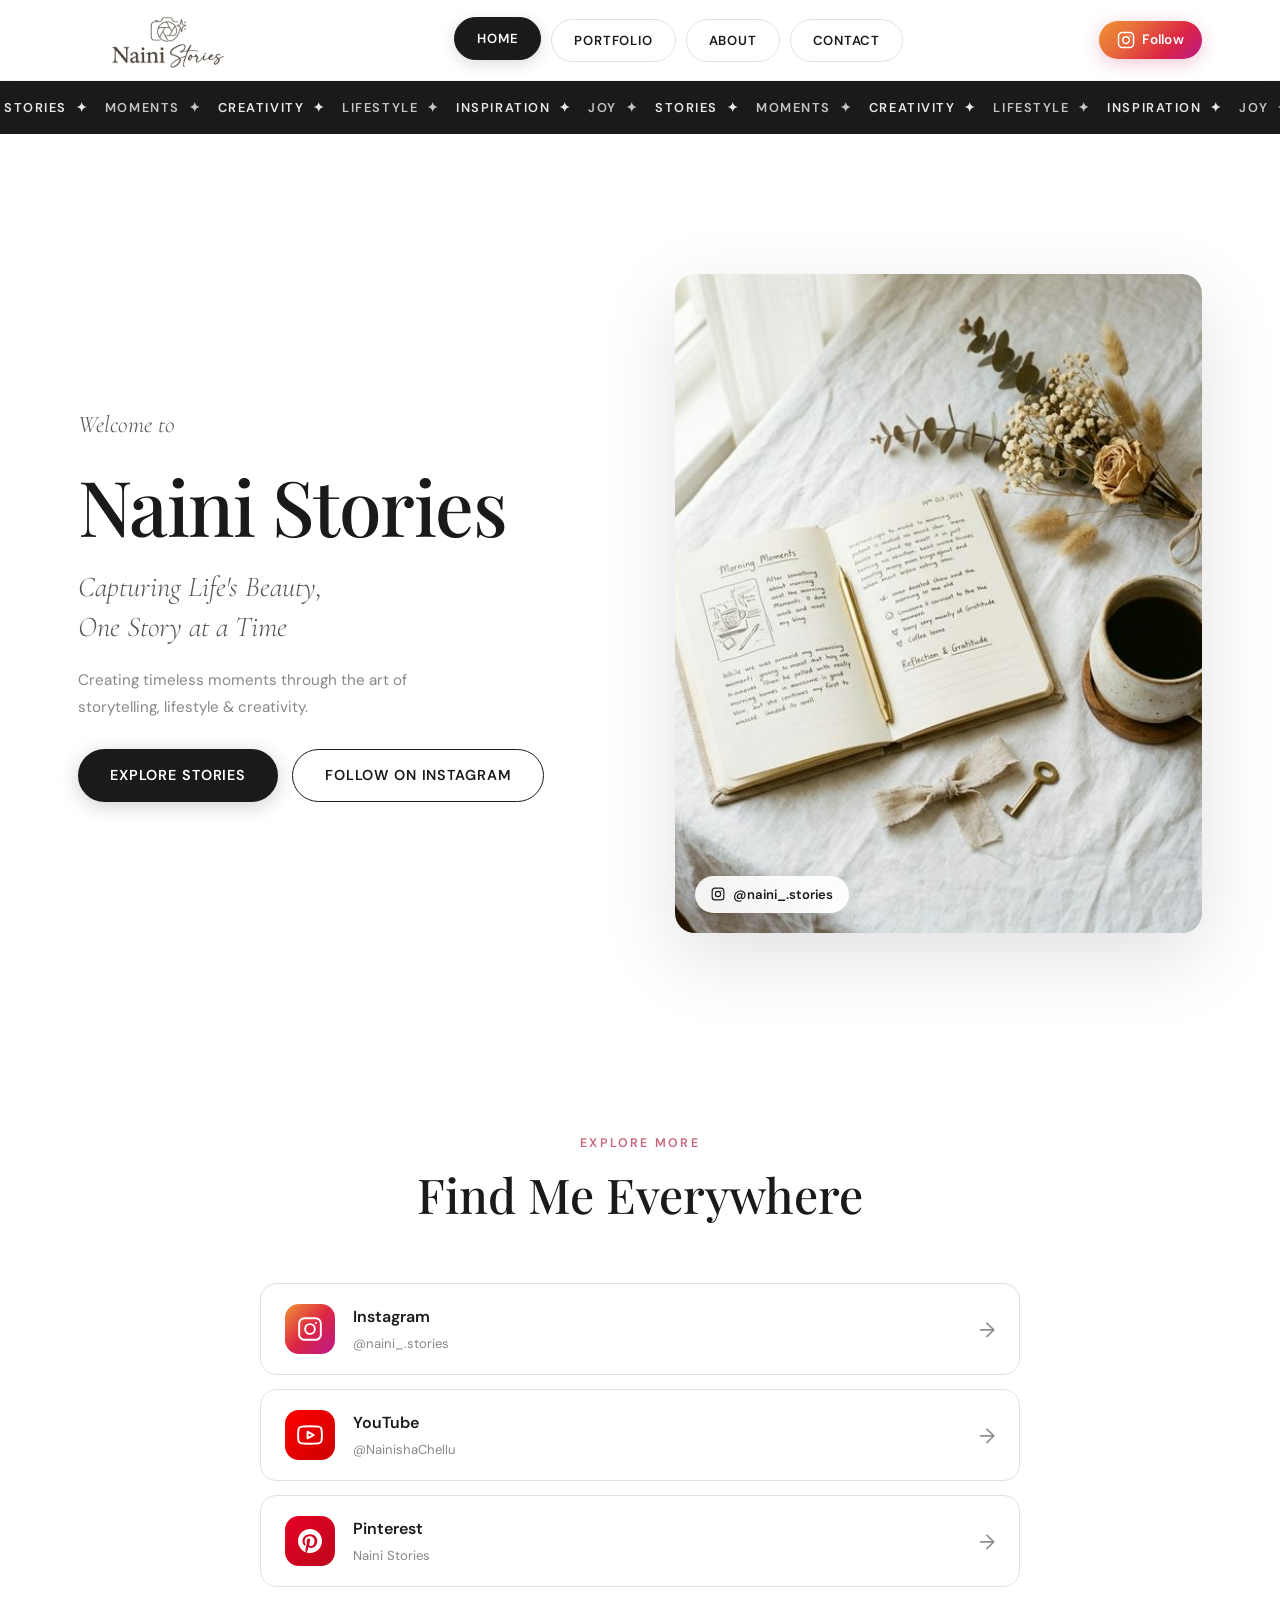
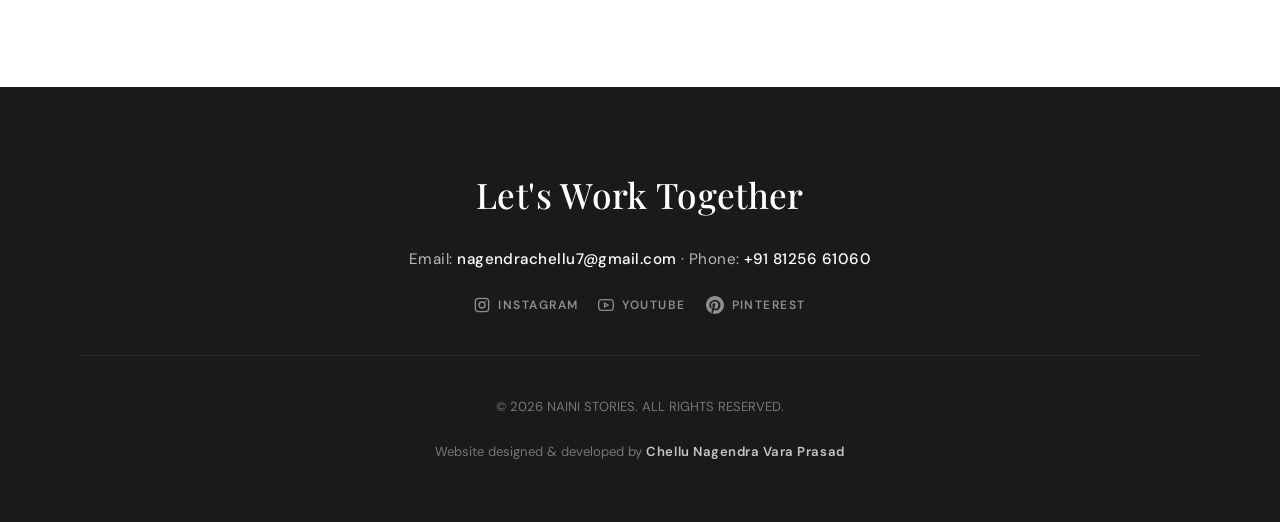
==== commit d02492f9: "Complete Instagram-style side drawer with dark overlay and UX enhancements" ====
--- a/index.html
+++ b/index.html
@@ -80,16 +80,17 @@
 
     <!-- Mobile Menu -->
     <div class="mobile-menu" id="mobile-menu" role="dialog" aria-label="Mobile navigation">
-      <ul role="list">
-        <li><a href="index.html" class="mob-link" id="mob-home">Home</a></li>
-        <li><a href="portfolio.html" class="mob-link" id="mob-portfolio">Portfolio</a></li>
-        <li><a href="about.html" class="mob-link" id="mob-about">About</a></li>
-        <li><a href="contact.html" class="mob-link" id="mob-contact">Contact</a></li>
-      </ul>
-      <a href="https://www.instagram.com/naini_.stories?igsh=b200Y3k2dm5yeWFx" target="_blank" rel="noopener noreferrer"
-        class="mob-instagram" id="mob-instagram-btn">Follow on Instagram</a>
-    </div>
-    <div class="mobile-menu-overlay" id="mobile-menu-overlay"></div>
+      <div class="mobile-menu-drawer">
+        <ul role="list">
+          <li><a href="index.html" class="mob-link active" id="mob-home">Home</a></li>
+          <li><a href="portfolio.html" class="mob-link" id="mob-portfolio">Portfolio</a></li>
+          <li><a href="about.html" class="mob-link" id="mob-about">About</a></li>
+          <li><a href="contact.html" class="mob-link" id="mob-contact">Contact</a></li>
+        </ul>
+        <a href="https://www.instagram.com/naini_.stories?igsh=b200Y3k2dm5yeWFx" target="_blank" rel="noopener noreferrer"
+          class="mob-instagram" id="mob-instagram-btn">Follow on Instagram</a>
+      </div>
+    </div>
   </header>
 
   <!-- ═══════════════════════════════════════════
--- a/style.css
+++ b/style.css
@@ -232,57 +232,102 @@
 .hamburger.open .ham-line:nth-child(3) { transform: translateY(-7px) rotate(-45deg); }
 
 /* Mobile Menu */
+/* Mobile Menu Overlay (Dark Background) */
 .mobile-menu {
-  position: fixed;
-  top: 0; right: 0; bottom: 0;
-  width: 300px; /* Modern side drawer width */
-  max-width: 85%;
-  background: rgba(255,255,255,0.98);
-  backdrop-filter: blur(25px);
-  -webkit-backdrop-filter: blur(25px);
-  z-index: 1000; /* Above everything */
-  display: flex;
-  flex-direction: column;
-  align-items: center;
-  justify-content: center;
-  padding: 100px 32px 60px;
-  box-shadow: -10px 0 40px rgba(0,0,0,0.15);
-  /* Side slide from right */
-  transform: translateX(100%);
-  visibility: hidden;
-  transition: transform 0.45s cubic-bezier(0.16, 1, 0.3, 1), visibility 0.45s;
-}
-
-/* Background overlay when menu is open */
-.mobile-menu-overlay {
   position: fixed;
   inset: 0;
   background: rgba(0,0,0,0.4);
-  backdrop-filter: blur(4px);
-  z-index: 999;
+  z-index: 1000;
   opacity: 0;
   visibility: hidden;
-  transition: opacity 0.4s ease;
-}
-.mobile-menu-overlay.open {
+  pointer-events: none;
+  transition: opacity 0.4s ease, visibility 0.4s;
+  display: flex;
+  justify-content: flex-end; /* Align drawer to the right */
+}
+
+/* Mobile Menu Drawer (The sidebar) */
+.mobile-menu-drawer {
+  width: 300px;
+  height: 100%;
+  background: var(--white);
+  box-shadow: -10px 0 40px rgba(0,0,0,0.1);
+  transform: translateX(100%);
+  transition: transform 0.4s cubic-bezier(0.34, 1.56, 0.64, 1);
+  display: flex;
+  flex-direction: column;
+  padding: 100px 32px 40px;
+  overflow-y: auto;
+}
+
+.mobile-menu.open {
   opacity: 1;
   visibility: visible;
-}
+  pointer-events: auto;
+}
+
+.mobile-menu.open .mobile-menu-drawer {
+  transform: translateX(0);
+}
+
 .mobile-menu ul {
   display: flex;
   flex-direction: column;
-  align-items: center;
-  gap: 16px;
+  gap: 12px;
   width: 100%;
 }
+
 .mobile-menu li {
   width: 100%;
-  display: flex;
+}
+
+.mob-link {
+  font-family: var(--font-sans);
+  font-size: 1.05rem;
+  font-weight: 600;
+  color: var(--text);
+  letter-spacing: 0.04em;
+  text-transform: uppercase;
+  padding: 16px 24px;
+  border-radius: 14px;
+  border: 1.5px solid var(--border);
+  background: var(--white);
+  display: flex;
+  align-items: center;
   justify-content: center;
-}
-.mobile-menu.open {
-  visibility: visible;
-  transform: translateX(0);
+  transition: var(--tr), transform 0.25s var(--ease-back);
+}
+
+.mob-link:hover, .mob-link.active {
+  background: var(--text);
+  color: var(--white);
+  border-color: var(--text);
+  transform: translateX(-4px);
+}
+
+.mob-instagram {
+  margin-top: 24px;
+  font-size: 0.9rem;
+  font-weight: 700;
+  color: var(--white);
+  background: linear-gradient(135deg, #f09433, #dc2743, #bc1888);
+  padding: 14px 32px;
+  border-radius: 14px;
+  letter-spacing: 0.05em;
+  text-transform: uppercase;
+  text-align: center;
+  transition: var(--tr);
+  box-shadow: 0 8px 24px rgba(220, 39, 67, 0.25);
+}
+
+.mob-instagram:hover {
+  transform: translateY(-2px);
+  box-shadow: 0 12px 32px rgba(220, 39, 67, 0.35);
+}
+
+/* Prevent Body Scroll */
+body.menu-open {
+  overflow: hidden;
 }
 
 .mob-link {
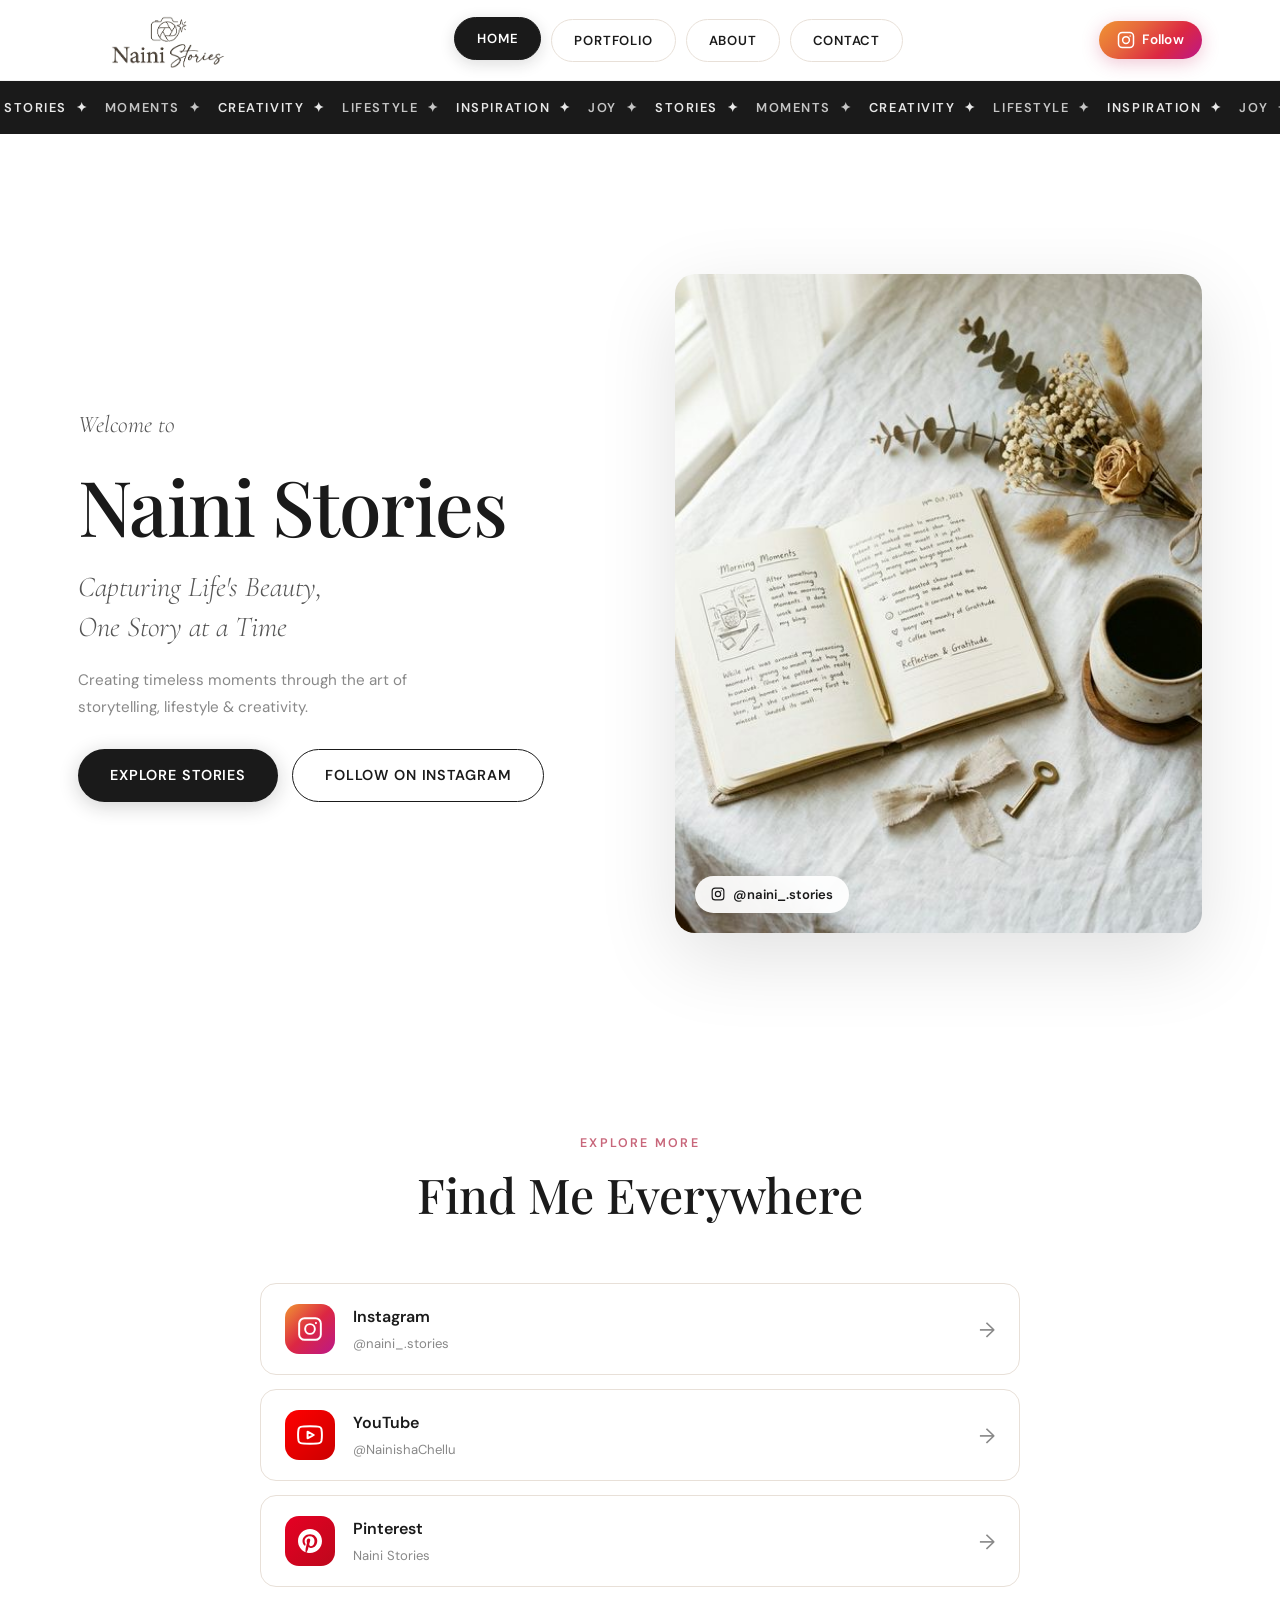
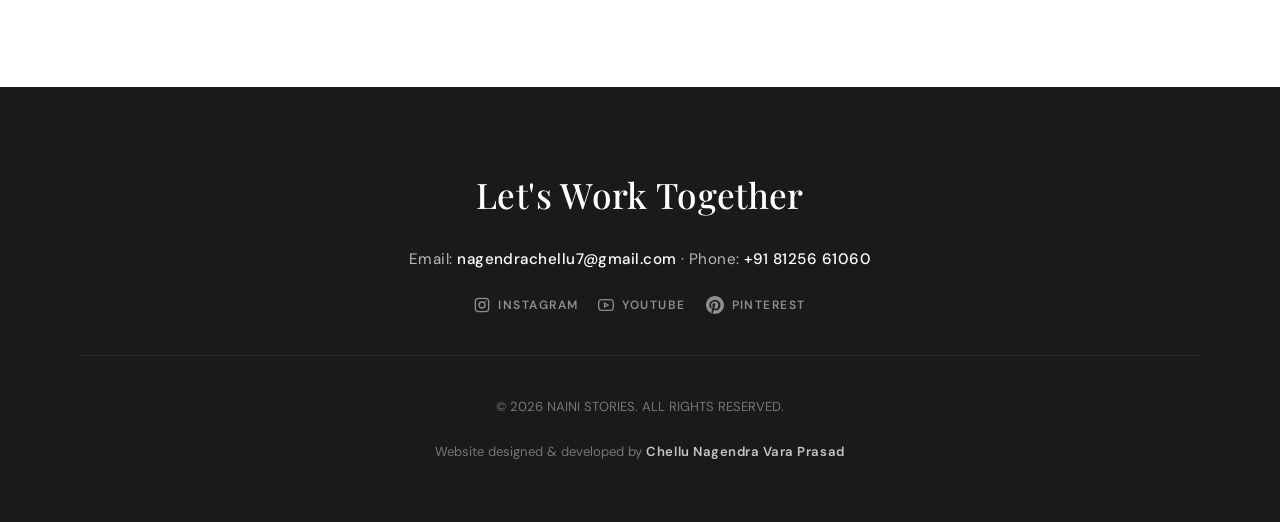
==== commit a7e07e86: "Implement premium high-end side drawer with staggered animations" ====
--- a/index.html
+++ b/index.html
@@ -82,13 +82,13 @@
     <div class="mobile-menu" id="mobile-menu" role="dialog" aria-label="Mobile navigation">
       <div class="mobile-menu-drawer">
         <ul role="list">
-          <li><a href="index.html" class="mob-link active" id="mob-home">Home</a></li>
-          <li><a href="portfolio.html" class="mob-link" id="mob-portfolio">Portfolio</a></li>
-          <li><a href="about.html" class="mob-link" id="mob-about">About</a></li>
-          <li><a href="contact.html" class="mob-link" id="mob-contact">Contact</a></li>
+          <li style="--i:1"><a href="index.html" class="mob-link active" id="mob-home">Home</a></li>
+          <li style="--i:2"><a href="portfolio.html" class="mob-link" id="mob-portfolio">Portfolio</a></li>
+          <li style="--i:3"><a href="about.html" class="mob-link" id="mob-about">About</a></li>
+          <li style="--i:4"><a href="contact.html" class="mob-link" id="mob-contact">Contact</a></li>
         </ul>
-        <a href="https://www.instagram.com/naini_.stories?igsh=b200Y3k2dm5yeWFx" target="_blank" rel="noopener noreferrer"
-          class="mob-instagram" id="mob-instagram-btn">Follow on Instagram</a>
+        <a href="https://www.instagram.com/naini_.stories?igsh=b200Y3k2dm5yeWFx" target="_blank"
+          rel="noopener noreferrer" class="mob-instagram" id="mob-instagram-btn">Follow on Instagram</a>
       </div>
     </div>
   </header>
--- a/style.css
+++ b/style.css
@@ -231,33 +231,38 @@
 .hamburger.open .ham-line:nth-child(2) { opacity: 0; transform: scaleX(0); }
 .hamburger.open .ham-line:nth-child(3) { transform: translateY(-7px) rotate(-45deg); }
 
-/* Mobile Menu */
-/* Mobile Menu Overlay (Dark Background) */
+/* ── PREMIUM SIDE DRAWER (INSTAGRAM-STYLE) ── */
 .mobile-menu {
   position: fixed;
   inset: 0;
   background: rgba(0,0,0,0.4);
+  backdrop-filter: blur(8px);
+  -webkit-backdrop-filter: blur(8px);
   z-index: 1000;
   opacity: 0;
   visibility: hidden;
   pointer-events: none;
   transition: opacity 0.4s ease, visibility 0.4s;
   display: flex;
-  justify-content: flex-end; /* Align drawer to the right */
-}
-
-/* Mobile Menu Drawer (The sidebar) */
+  justify-content: flex-end;
+}
+
 .mobile-menu-drawer {
   width: 300px;
-  height: 100%;
-  background: var(--white);
-  box-shadow: -10px 0 40px rgba(0,0,0,0.1);
+  height: 100vh;
+  background: #fcfaf7; /* Premium soft beige */
+  box-shadow: -15px 0 50px rgba(0,0,0,0.15);
   transform: translateX(100%);
-  transition: transform 0.4s cubic-bezier(0.34, 1.56, 0.64, 1);
+  transition: transform 0.45s cubic-bezier(0.34, 1.56, 0.64, 1);
   display: flex;
   flex-direction: column;
   padding: 100px 32px 40px;
   overflow-y: auto;
+  position: relative;
+}
+
+@media (max-width: 640px) {
+  .mobile-menu-drawer { width: 85%; }
 }
 
 .mobile-menu.open {
@@ -273,56 +278,75 @@
 .mobile-menu ul {
   display: flex;
   flex-direction: column;
-  gap: 12px;
+  gap: 16px;
   width: 100%;
 }
 
 .mobile-menu li {
   width: 100%;
+  opacity: 0;
+  transform: translateX(20px);
+  transition: opacity 0.4s ease, transform 0.4s cubic-bezier(0.19, 1, 0.22, 1);
+  transition-delay: calc(0.1s + (var(--i) * 0.05s));
+}
+
+.mobile-menu.open li {
+  opacity: 1;
+  transform: translateX(0);
 }
 
 .mob-link {
   font-family: var(--font-sans);
-  font-size: 1.05rem;
-  font-weight: 600;
-  color: var(--text);
-  letter-spacing: 0.04em;
+  font-size: 1.1rem;
+  font-weight: 700;
+  color: var(--text);
+  letter-spacing: 0.05em;
   text-transform: uppercase;
-  padding: 16px 24px;
-  border-radius: 14px;
-  border: 1.5px solid var(--border);
-  background: var(--white);
+  padding: 18px 24px;
+  border-radius: 16px;
+  border: 1px solid rgba(0,0,0,0.05);
+  background: rgba(255,255,255,0.5);
   display: flex;
   align-items: center;
   justify-content: center;
-  transition: var(--tr), transform 0.25s var(--ease-back);
+  transition: all 0.3s var(--ease);
+  position: relative;
 }
 
 .mob-link:hover, .mob-link.active {
   background: var(--text);
-  color: var(--white);
+  color: #fff;
   border-color: var(--text);
   transform: translateX(-4px);
+  box-shadow: 0 8px 20px rgba(0,0,0,0.15);
 }
 
 .mob-instagram {
-  margin-top: 24px;
-  font-size: 0.9rem;
-  font-weight: 700;
+  margin-top: 32px;
+  font-size: 0.95rem;
+  font-weight: 800;
   color: var(--white);
   background: linear-gradient(135deg, #f09433, #dc2743, #bc1888);
-  padding: 14px 32px;
-  border-radius: 14px;
-  letter-spacing: 0.05em;
+  padding: 16px 32px;
+  border-radius: 99px;
+  letter-spacing: 0.06em;
   text-transform: uppercase;
   text-align: center;
-  transition: var(--tr);
-  box-shadow: 0 8px 24px rgba(220, 39, 67, 0.25);
+  transition: all 0.3s var(--ease);
+  box-shadow: 0 10px 30px rgba(220, 39, 67, 0.25);
+  opacity: 0;
+  transform: translateY(10px);
+  transition-delay: 0.4s;
+}
+
+.mobile-menu.open .mob-instagram {
+  opacity: 1;
+  transform: translateY(0);
 }
 
 .mob-instagram:hover {
-  transform: translateY(-2px);
-  box-shadow: 0 12px 32px rgba(220, 39, 67, 0.35);
+  transform: translateY(-3px) scale(1.02);
+  box-shadow: 0 15px 35px rgba(220, 39, 67, 0.35);
 }
 
 /* Prevent Body Scroll */
